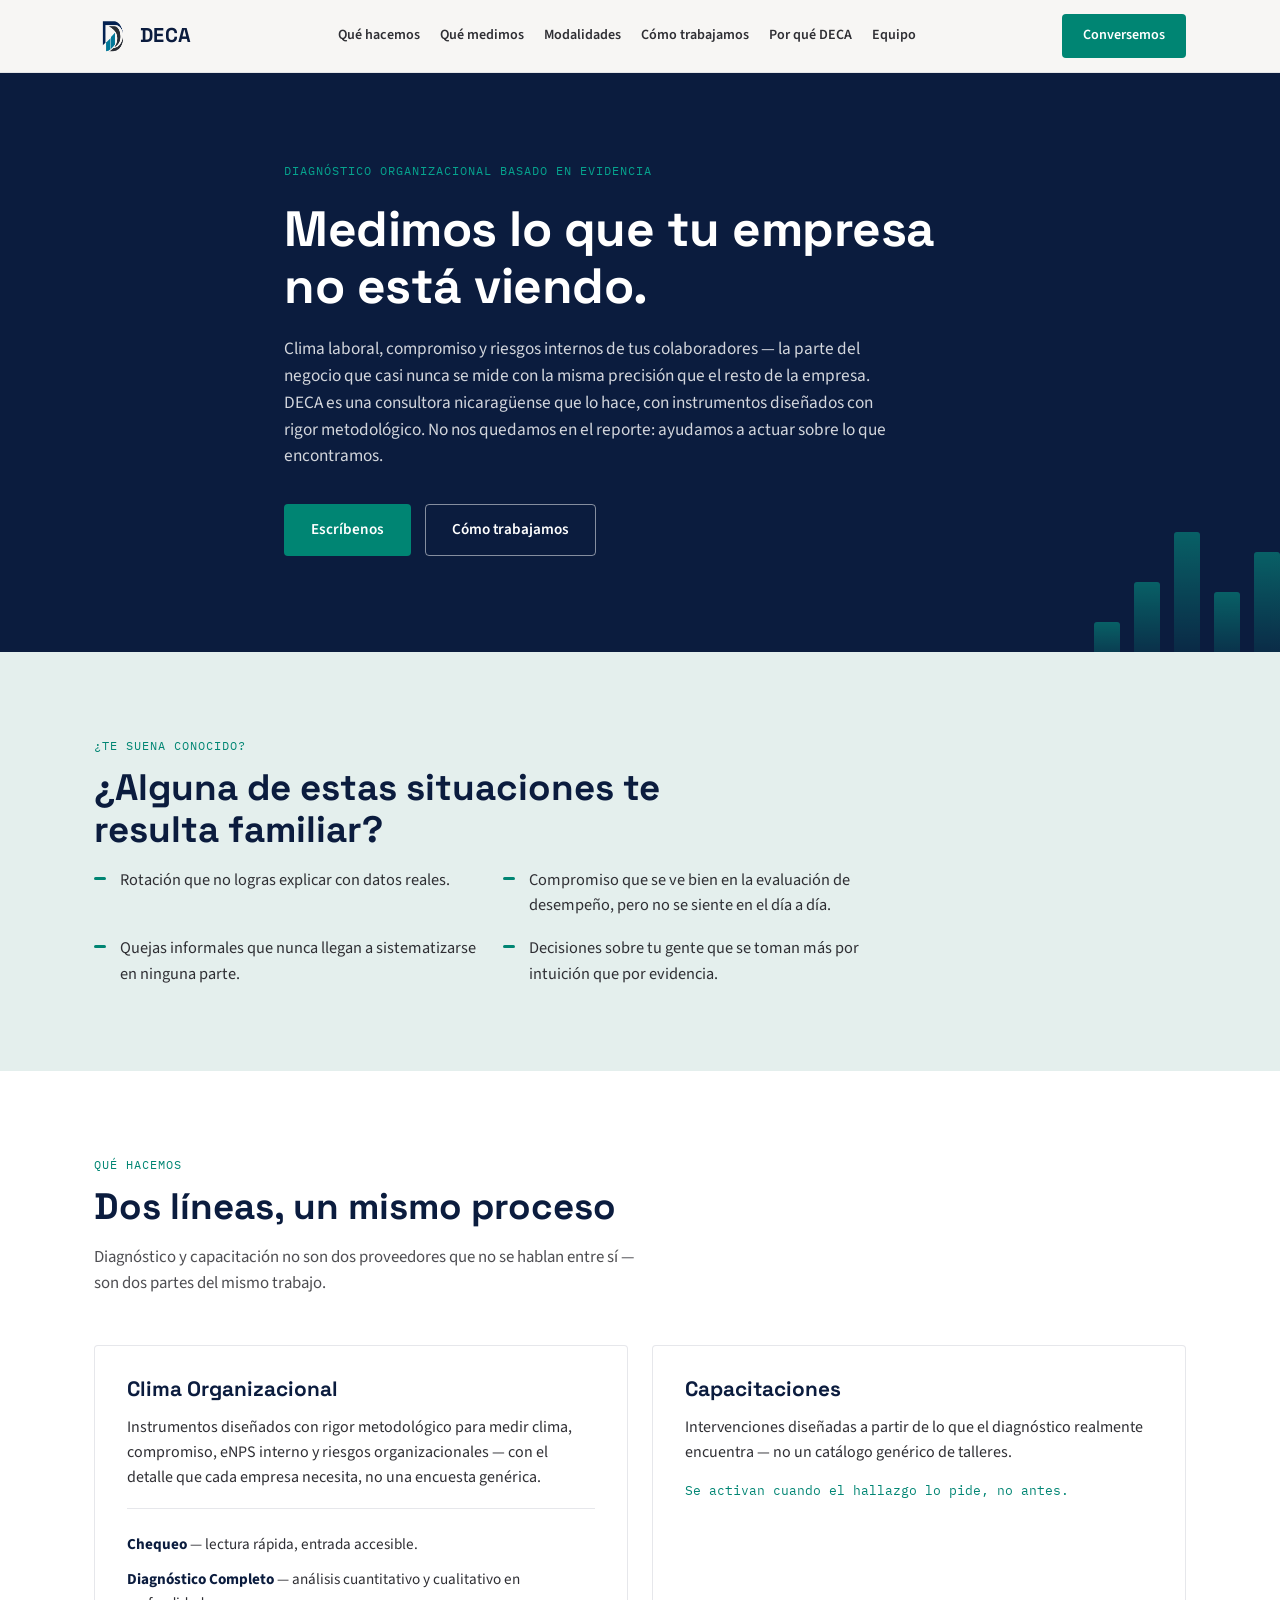
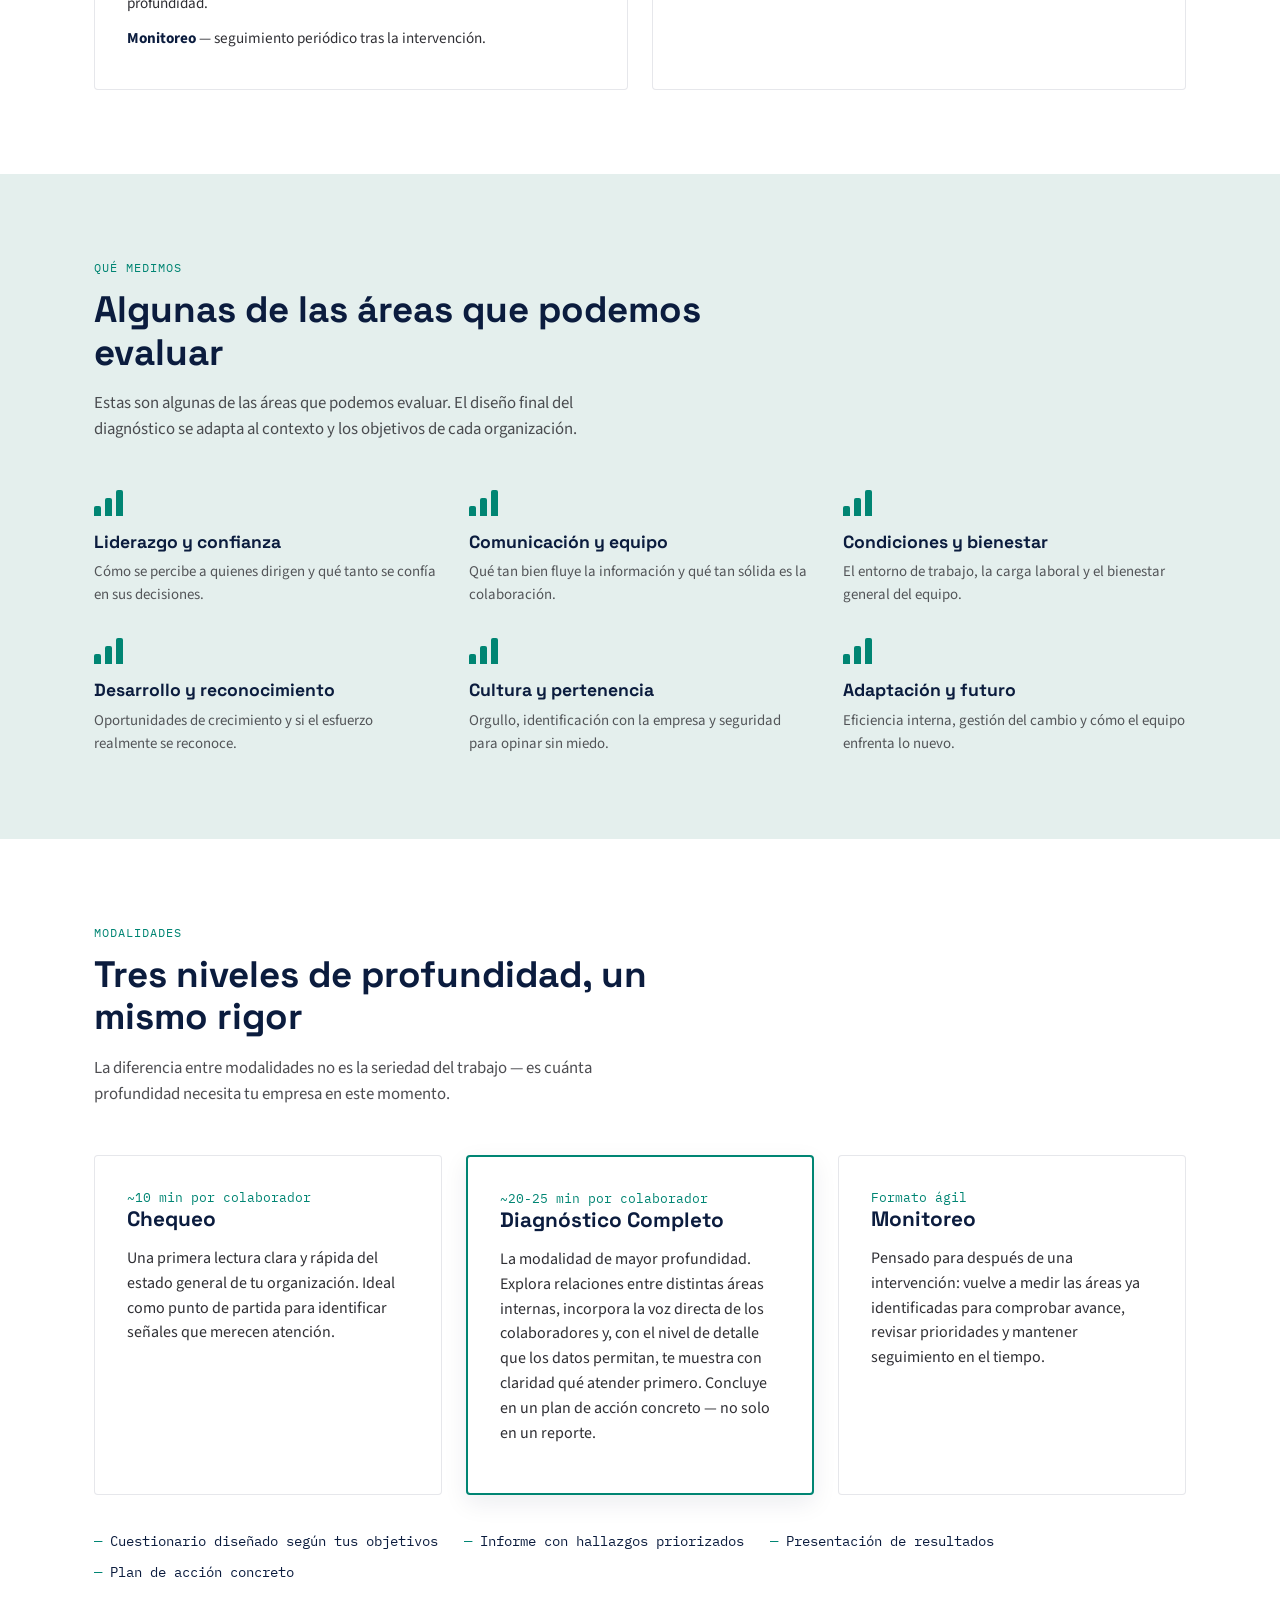
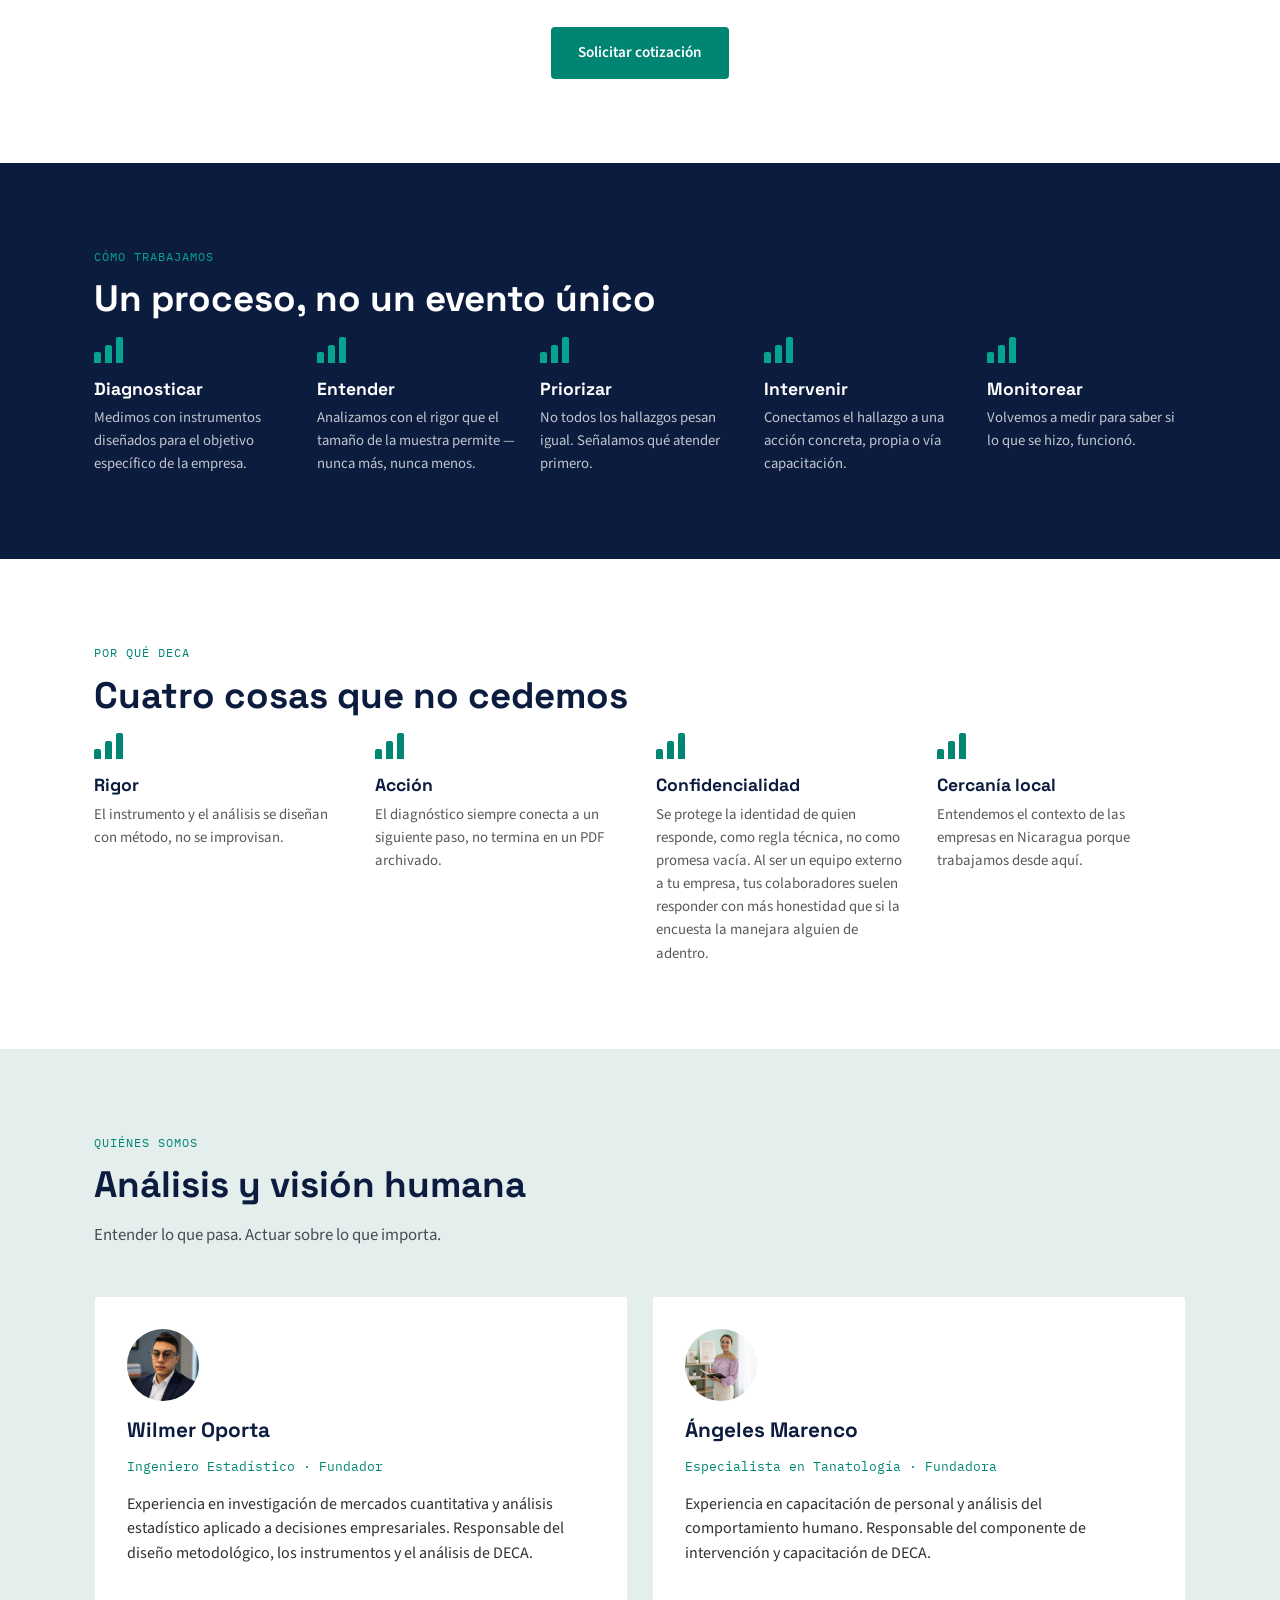
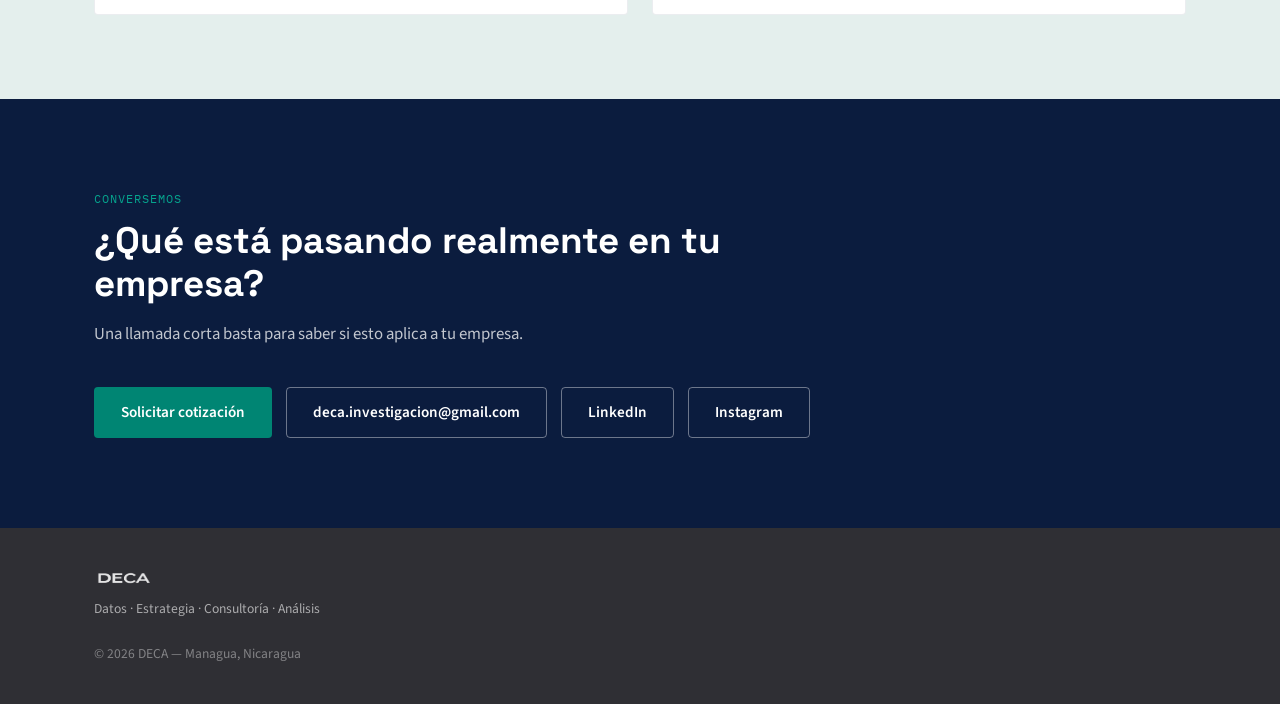
==== index.html @ 5d8b687e "Actualizar index.html" ====
<!DOCTYPE html>
<html lang="es">
<head>
<meta charset="UTF-8">
<meta name="viewport" content="width=device-width, initial-scale=1.0">
<title>DECA | Diagnóstico Organizacional y Clima Laboral</title>
<meta name="description" content="Consultora nicaragüense especializada en diagnóstico organizacional basado en evidencia. Evaluamos clima laboral, compromiso y riesgos internos para convertir hallazgos en decisiones y acciones.">
<link rel="icon" type="image/png" href="assets/logo-icon.png">
<link rel="preconnect" href="https://fonts.googleapis.com">
<link rel="preconnect" href="https://fonts.gstatic.com" crossorigin>
<link href="https://fonts.googleapis.com/css2?family=Space+Grotesk:wght@400;500;600;700&family=Source+Sans+3:wght@400;500;600;700&family=IBM+Plex+Mono:wght@500&display=swap" rel="stylesheet">
<link rel="stylesheet" href="style.css">
</head>

<!-- Google tag (gtag.js) -->
<script async src="https://www.googletagmanager.com/gtag/js?id=G-CRZ4WM6WJY"></script>
<script>
  window.dataLayer = window.dataLayer || [];
  function gtag(){dataLayer.push(arguments);}
  gtag('js', new Date());

  gtag('config', 'G-CRZ4WM6WJY');
</script>
  
<body>

<a class="skip-link" href="#contenido">Saltar al contenido</a>

<header class="site-header">
  <div class="wrap header-inner">
    <a href="#" class="brand" aria-label="DECA — inicio">
      <img src="assets/logo-icon.png" alt="" class="brand-mark" width="36" height="36">
      <span class="brand-word">DECA</span>
    </a>
    <nav class="site-nav" aria-label="Navegación principal">
      <a href="#servicios">Qué hacemos</a>
      <a href="#que-medimos">Qué medimos</a>
      <a href="#modalidades">Modalidades</a>
      <a href="#metodo">Cómo trabajamos</a>
      <a href="#por-que">Por qué DECA</a>
      <a href="#equipo">Equipo</a>
    </nav>
    <a href="#contacto" class="btn btn-accent nav-cta">Conversemos</a>
  </div>
</header>

<main id="contenido">

  <!-- HERO -->
  <section class="hero">
    <div class="wrap hero-inner">
      <p class="eyebrow">Diagnóstico organizacional basado en evidencia</p>
      <h1 class="hero-title">Medimos lo que tu empresa no está viendo.</h1>
      <p class="hero-sub">Clima laboral, compromiso y riesgos internos de tus colaboradores — la parte del negocio que casi nunca se mide con la misma precisión que el resto de la empresa. DECA es una consultora nicaragüense que lo hace, con instrumentos diseñados con rigor metodológico. No nos quedamos en el reporte: ayudamos a actuar sobre lo que encontramos.</p>
      <div class="hero-actions">
        <a href="#contacto" class="btn btn-accent">Escríbenos</a>
        <a href="#metodo" class="btn btn-ghost">Cómo trabajamos</a>
      </div>
    </div>
    <div class="hero-bars" aria-hidden="true">
      <span></span><span></span><span></span><span></span><span></span><span></span>
    </div>
  </section>

  <!-- RECONOCES ESTO -->
  <section class="section section-tint">
    <div class="wrap">
      <p class="section-eyebrow">¿Te suena conocido?</p>
      <h2 class="section-title">¿Alguna de estas situaciones te resulta familiar?</h2>
      <ul class="pain-list">
        <li>Rotación que no logras explicar con datos reales.</li>
        <li>Compromiso que se ve bien en la evaluación de desempeño, pero no se siente en el día a día.</li>
        <li>Quejas informales que nunca llegan a sistematizarse en ninguna parte.</li>
        <li>Decisiones sobre tu gente que se toman más por intuición que por evidencia.</li>
      </ul>
    </div>
  </section>

  <!-- QUÉ HACEMOS -->
  <section id="servicios" class="section">
    <div class="wrap">
      <p class="section-eyebrow">Qué hacemos</p>
      <h2 class="section-title">Dos líneas, un mismo proceso</h2>
      <p class="section-lead">Diagnóstico y capacitación no son dos proveedores que no se hablan entre sí — son dos partes del mismo trabajo.</p>

      <div class="cards-2">
        <article class="card">
          <h3>Clima Organizacional</h3>
          <p>Instrumentos diseñados con rigor metodológico para medir clima, compromiso, eNPS interno y riesgos organizacionales — con el detalle que cada empresa necesita, no una encuesta genérica.</p>
          <ul class="sublevels">
            <li><strong>Chequeo</strong> — lectura rápida, entrada accesible.</li>
            <li><strong>Diagnóstico Completo</strong> — análisis cuantitativo y cualitativo en profundidad.</li>
            <li><strong>Monitoreo</strong> — seguimiento periódico tras la intervención.</li>
          </ul>
        </article>
        <article class="card">
          <h3>Capacitaciones</h3>
          <p>Intervenciones diseñadas a partir de lo que el diagnóstico realmente encuentra — no un catálogo genérico de talleres. </p>
          <p class="card-note">Se activan cuando el hallazgo lo pide, no antes.</p>
        </article>
      </div>
    </div>
  </section>

  <!-- QUÉ MEDIMOS -->
  <section id="que-medimos" class="section section-tint">
    <div class="wrap">
      <p class="section-eyebrow">Qué medimos</p>
      <h2 class="section-title">Algunas de las áreas que podemos evaluar</h2>
      <p class="section-lead">Estas son algunas de las áreas que podemos evaluar. El diseño final del diagnóstico se adapta al contexto y los objetivos de cada organización.</p>

      <div class="cards-6">
        <div class="pillar">
          <span class="pillar-bars" aria-hidden="true"><i></i><i></i><i></i></span>
          <h3>Liderazgo y confianza</h3>
          <p>Cómo se percibe a quienes dirigen y qué tanto se confía en sus decisiones.</p>
        </div>
        <div class="pillar">
          <span class="pillar-bars" aria-hidden="true"><i></i><i></i><i></i></span>
          <h3>Comunicación y equipo</h3>
          <p>Qué tan bien fluye la información y qué tan sólida es la colaboración.</p>
        </div>
        <div class="pillar">
          <span class="pillar-bars" aria-hidden="true"><i></i><i></i><i></i></span>
          <h3>Condiciones y bienestar</h3>
          <p>El entorno de trabajo, la carga laboral y el bienestar general del equipo.</p>
        </div>
        <div class="pillar">
          <span class="pillar-bars" aria-hidden="true"><i></i><i></i><i></i></span>
          <h3>Desarrollo y reconocimiento</h3>
          <p>Oportunidades de crecimiento y si el esfuerzo realmente se reconoce.</p>
        </div>
        <div class="pillar">
          <span class="pillar-bars" aria-hidden="true"><i></i><i></i><i></i></span>
          <h3>Cultura y pertenencia</h3>
          <p>Orgullo, identificación con la empresa y seguridad para opinar sin miedo.</p>
        </div>
        <div class="pillar">
          <span class="pillar-bars" aria-hidden="true"><i></i><i></i><i></i></span>
          <h3>Adaptación y futuro</h3>
          <p>Eficiencia interna, gestión del cambio y cómo el equipo enfrenta lo nuevo.</p>
        </div>
      </div>
    </div>
  </section>

  <!-- MODALIDADES -->
  <section id="modalidades" class="section">
    <div class="wrap">
      <p class="section-eyebrow">Modalidades</p>
      <h2 class="section-title">Tres niveles de profundidad, un mismo rigor</h2>
      <p class="section-lead">La diferencia entre modalidades no es la seriedad del trabajo — es cuánta profundidad necesita tu empresa en este momento.</p>

      <div class="cards-3">
        <article class="card">
          <p class="card-note">~10 min por colaborador</p>
          <h3>Chequeo</h3>
          <p>Una primera lectura clara y rápida del estado general de tu organización. Ideal como punto de partida para identificar señales que merecen atención.</p>
        </article>
        <article class="card card-featured">
          <p class="card-note">~20-25 min por colaborador</p>
          <h3>Diagnóstico Completo</h3>
          <p>La modalidad de mayor profundidad. Explora relaciones entre distintas áreas internas, incorpora la voz directa de los colaboradores y, con el nivel de detalle que los datos permitan, te muestra con claridad qué atender primero. Concluye en un plan de acción concreto — no solo en un reporte.</p>
        </article>
        <article class="card">
          <p class="card-note">Formato ágil</p>
          <h3>Monitoreo</h3>
          <p>Pensado para después de una intervención: vuelve a medir las áreas ya identificadas para comprobar avance, revisar prioridades y mantener seguimiento en el tiempo.</p>
        </article>
      </div>

      <ul class="deliverables">
        <li>Cuestionario diseñado según tus objetivos</li>
        <li>Informe con hallazgos priorizados</li>
        <li>Presentación de resultados</li>
        <li>Plan de acción concreto</li>
      </ul>

      <div class="cta-block">
        <a href="https://forms.gle/7xYut3yX5YcfVLieA" class="btn btn-accent" target="_blank" rel="noopener noreferrer">Solicitar cotización</a>
      </div>
    </div>
  </section>

  <!-- CÓMO TRABAJAMOS -->
  <section id="metodo" class="section section-dark">
    <div class="wrap">
      <p class="section-eyebrow">Cómo trabajamos</p>
      <h2 class="section-title">Un proceso, no un evento único</h2>

      <ol class="flow">
        <li class="flow-step">
          <span class="flow-bars" aria-hidden="true"><i></i><i></i><i></i></span>
          <h3>Diagnosticar</h3>
          <p>Medimos con instrumentos diseñados para el objetivo específico de la empresa.</p>
        </li>
        <li class="flow-step">
          <span class="flow-bars" aria-hidden="true"><i></i><i></i><i></i></span>
          <h3>Entender</h3>
          <p>Analizamos con el rigor que el tamaño de la muestra permite — nunca más, nunca menos.</p>
        </li>
        <li class="flow-step">
          <span class="flow-bars" aria-hidden="true"><i></i><i></i><i></i></span>
          <h3>Priorizar</h3>
          <p>No todos los hallazgos pesan igual. Señalamos qué atender primero.</p>
        </li>
        <li class="flow-step">
          <span class="flow-bars" aria-hidden="true"><i></i><i></i><i></i></span>
          <h3>Intervenir</h3>
          <p>Conectamos el hallazgo a una acción concreta, propia o vía capacitación.</p>
        </li>
        <li class="flow-step">
          <span class="flow-bars" aria-hidden="true"><i></i><i></i><i></i></span>
          <h3>Monitorear</h3>
          <p>Volvemos a medir para saber si lo que se hizo, funcionó.</p>
        </li>
      </ol>
    </div>
  </section>

  <!-- POR QUÉ DECA -->
  <section id="por-que" class="section">
    <div class="wrap">
      <p class="section-eyebrow">Por qué DECA</p>
      <h2 class="section-title">Cuatro cosas que no cedemos</h2>

      <div class="cards-4">
        <div class="pillar">
          <span class="pillar-bars" aria-hidden="true"><i></i><i></i><i></i></span>
          <h3>Rigor</h3>
          <p>El instrumento y el análisis se diseñan con método, no se improvisan.</p>
        </div>
        <div class="pillar">
          <span class="pillar-bars" aria-hidden="true"><i></i><i></i><i></i></span>
          <h3>Acción</h3>
          <p>El diagnóstico siempre conecta a un siguiente paso, no termina en un PDF archivado.</p>
        </div>
        <div class="pillar">
          <span class="pillar-bars" aria-hidden="true"><i></i><i></i><i></i></span>
          <h3>Confidencialidad</h3>
          <p>Se protege la identidad de quien responde, como regla técnica, no como promesa vacía. Al ser un equipo externo a tu empresa, tus colaboradores suelen responder con más honestidad que si la encuesta la manejara alguien de adentro.</p>
        </div>
        <div class="pillar">
          <span class="pillar-bars" aria-hidden="true"><i></i><i></i><i></i></span>
          <h3>Cercanía local</h3>
          <p>Entendemos el contexto de las empresas en Nicaragua porque trabajamos desde aquí.</p>
        </div>
      </div>
    </div>
  </section>

  <!-- EQUIPO -->
  <section id="equipo" class="section section-tint">
    <div class="wrap">
      <p class="section-eyebrow">Quiénes somos</p>
      <h2 class="section-title">Análisis y visión humana</h2>
      <p class="section-lead">Entender lo que pasa. Actuar sobre lo que importa.</p>

      <div class="cards-2">
        <article class="card person">
          <img src="assets/wilmer-oporta-deca.jpg" alt="Wilmer Oporta, fundador de DECA" class="person-photo" width="72" height="72">
          <h3>Wilmer Oporta</h3>
          <p class="person-role">Ingeniero Estadístico · Fundador</p>
          <p>Experiencia en investigación de mercados cuantitativa y análisis estadístico aplicado a decisiones empresariales. Responsable del diseño metodológico, los instrumentos y el análisis de DECA.</p>
        </article>
        <article class="card person">
          <img src="assets/angeles-marenco-deca.jpg" alt="Ángeles Marenco, fundadora de DECA" class="person-photo" width="72" height="72">
          <h3>Ángeles Marenco</h3>
          <p class="person-role">Especialista en Tanatología · Fundadora</p>
          <p>Experiencia en capacitación de personal y análisis del comportamiento humano. Responsable del componente de intervención y capacitación de DECA.</p>
        </article>
      </div>
    </div>
  </section>

  <!-- CONTACTO -->
  <section id="contacto" class="section-dark contact">
    <div class="wrap contact-inner">
      <p class="section-eyebrow">Conversemos</p>
      <h2 class="section-title">¿Qué está pasando realmente en tu empresa?</h2>
      <p class="section-lead">Una llamada corta basta para saber si esto aplica a tu empresa.</p>
      <div class="contact-links">
        <a href="https://forms.gle/7xYut3yX5YcfVLieA" class="btn btn-accent" target="_blank" rel="noopener noreferrer">Solicitar cotización</a>
        <a href="mailto:deca.investigacion@gmail.com" class="btn btn-ghost-light">deca.investigacion@gmail.com</a>
        <a href="https://www.linkedin.com/company/deca-nicaragua/" class="btn btn-ghost-light" target="_blank" rel="noopener">LinkedIn</a>
        <a href="https://www.instagram.com/deca.investigacion/" class="btn btn-ghost-light" target="_blank" rel="noopener">Instagram</a>
      </div>
    </div>
  </section>

</main>

<footer class="site-footer">
  <div class="wrap footer-inner">
    <img src="assets/logo-wordmark.png" alt="DECA" class="footer-logo" height="20">
    <p>Datos · Estrategia · Consultoría · Análisis</p>
    <p class="footer-copy">© <span id="year"></span> DECA — Managua, Nicaragua</p>
  </div>
</footer>

<script>document.getElementById('year').textContent = new Date().getFullYear();</script>
</body>
</html>
---- style.css ----
/* =========================================================
   DECA — Design tokens
   ========================================================= */
:root {
  --navy: #0B1C3E;
  --navy-soft: #16294f;
  --charcoal: #2F2F34;
  --teal: #008573;
  --teal-soft: #06a48e;
  --paper: #F7F6F3;
  --tint: #E4EFED;
  --white: #FFFFFF;

  --font-display: 'Space Grotesk', system-ui, sans-serif;
  --font-body: 'Source Sans 3', system-ui, sans-serif;
  --font-mono: 'IBM Plex Mono', ui-monospace, monospace;

  --max: 1140px;
  --radius: 4px;
}

* { box-sizing: border-box; }
html { scroll-behavior: smooth; }
@media (prefers-reduced-motion: reduce) {
  html { scroll-behavior: auto; }
  * { animation-duration: 0.001ms !important; transition-duration: 0.001ms !important; }
}

body {
  margin: 0;
  font-family: var(--font-body);
  color: var(--charcoal);
  background: var(--white);
  line-height: 1.55;
  -webkit-font-smoothing: antialiased;
}

h1, h2, h3 {
  font-family: var(--font-display);
  color: var(--navy);
  line-height: 1.15;
  margin: 0;
}

p { margin: 0 0 1em; }
ul, ol { margin: 0; padding: 0; }

a { color: inherit; text-decoration: none; }

:focus-visible {
  outline: 3px solid var(--teal);
  outline-offset: 3px;
}

.wrap {
  max-width: var(--max);
  margin: 0 auto;
  padding: 0 24px;
}

.skip-link {
  position: absolute;
  left: -9999px;
  top: 0;
  background: var(--teal);
  color: var(--white);
  padding: 12px 20px;
  z-index: 100;
}
.skip-link:focus { left: 16px; top: 16px; }

/* =========================================================
   Buttons
   ========================================================= */
.btn {
  display: inline-block;
  font-family: var(--font-body);
  font-weight: 600;
  font-size: 0.95rem;
  padding: 13px 26px;
  border-radius: var(--radius);
  border: 1.5px solid transparent;
  transition: transform 0.15s ease, background 0.15s ease, border-color 0.15s ease;
}
.btn:hover { transform: translateY(-1px); }

.btn-accent {
  background: var(--teal);
  color: var(--white);
}
.btn-accent:hover { background: var(--teal-soft); }

.btn-ghost {
  background: transparent;
  color: var(--navy);
  border-color: var(--navy);
}
.btn-ghost:hover { background: var(--navy); color: var(--white); }

.btn-ghost-light {
  background: transparent;
  color: var(--white);
  border-color: rgba(255,255,255,0.4);
}
.btn-ghost-light:hover { border-color: var(--white); }

/* =========================================================
   Header
   ========================================================= */
.site-header {
  position: sticky;
  top: 0;
  z-index: 50;
  background: rgba(247,246,243,0.92);
  backdrop-filter: blur(8px);
  border-bottom: 1px solid rgba(11,28,62,0.08);
}
.header-inner {
  display: flex;
  align-items: center;
  justify-content: space-between;
  padding-top: 14px;
  padding-bottom: 14px;
  gap: 20px;
}
.brand {
  display: flex;
  align-items: center;
  gap: 10px;
  flex-shrink: 0;
}
.brand-mark { display: block; }
.brand-word {
  font-family: var(--font-display);
  font-weight: 700;
  font-size: 1.25rem;
  color: var(--navy);
  letter-spacing: 0.02em;
}
.site-nav {
  display: none;
  gap: 20px;
  font-size: 0.88rem;
  font-weight: 600;
  color: var(--charcoal);
  white-space: nowrap;
}
.site-nav a:hover { color: var(--teal); }

@media (min-width: 1060px) {
  .site-nav { display: flex; }
}
.nav-cta { flex-shrink: 0; padding: 10px 20px; font-size: 0.88rem; }

/* =========================================================
   Hero
   ========================================================= */
.hero {
  position: relative;
  background: var(--navy);
  color: var(--white);
  overflow: hidden;
  padding: 88px 0 96px;
}
.hero-inner { position: relative; z-index: 2; max-width: 760px; }

.eyebrow {
  font-family: var(--font-mono);
  font-size: 0.78rem;
  letter-spacing: 0.08em;
  text-transform: uppercase;
  color: var(--teal-soft);
  margin: 0 0 20px;
}

.hero-title {
  font-size: clamp(2rem, 5vw, 3.1rem);
  color: var(--white);
  margin-bottom: 22px;
  letter-spacing: -0.01em;
}

.hero-sub {
  font-size: 1.08rem;
  color: rgba(255,255,255,0.82);
  max-width: 620px;
  margin-bottom: 34px;
}

.hero-actions { display: flex; flex-wrap: wrap; gap: 14px; }
.hero .btn-ghost { color: var(--white); border-color: rgba(255,255,255,0.5); }
.hero .btn-ghost:hover { background: var(--white); color: var(--navy); }

.hero-bars {
  position: absolute;
  right: -40px;
  bottom: -30px;
  display: flex;
  align-items: flex-end;
  gap: 14px;
  z-index: 1;
  opacity: 0.5;
}
.hero-bars span {
  display: block;
  width: 26px;
  background: linear-gradient(180deg, var(--teal-soft), transparent);
  border-radius: 3px 3px 0 0;
}
.hero-bars span:nth-child(1) { height: 60px; }
.hero-bars span:nth-child(2) { height: 100px; }
.hero-bars span:nth-child(3) { height: 150px; }
.hero-bars span:nth-child(4) { height: 90px; }
.hero-bars span:nth-child(5) { height: 130px; }
.hero-bars span:nth-child(6) { height: 70px; }

@media (max-width: 640px) {
  .hero-bars { display: none; }
}

/* =========================================================
   Sections — shared
   ========================================================= */
.section { padding: 84px 0; }
.section-dark { background: var(--navy); color: rgba(255,255,255,0.88); }
.section-dark h2, .section-dark h3 { color: var(--white); }
.section-tint { background: var(--tint); }

.section-eyebrow {
  font-family: var(--font-mono);
  font-size: 0.78rem;
  letter-spacing: 0.08em;
  text-transform: uppercase;
  color: var(--teal);
  margin-bottom: 12px;
}
.section-dark .section-eyebrow { color: var(--teal-soft); }

.section-title {
  font-size: clamp(1.6rem, 3.2vw, 2.3rem);
  margin-bottom: 16px;
  max-width: 640px;
}

.section-lead {
  font-size: 1.05rem;
  max-width: 560px;
  color: var(--charcoal);
  opacity: 0.85;
  margin-bottom: 48px;
}
.section-dark .section-lead { color: rgba(255,255,255,0.75); opacity: 1; }

/* =========================================================
   Cards
   ========================================================= */
.cards-2 {
  display: grid;
  grid-template-columns: 1fr;
  gap: 24px;
}
@media (min-width: 760px) {
  .cards-2 { grid-template-columns: 1fr 1fr; }
}

.card {
  background: var(--white);
  border: 1px solid rgba(11,28,62,0.1);
  border-radius: var(--radius);
  padding: 32px;
}
.section-tint .card { border-color: rgba(11,28,62,0.08); }

.card h3 {
  font-size: 1.3rem;
  margin-bottom: 14px;
}

.sublevels {
  list-style: none;
  margin-top: 18px;
  padding-top: 18px;
  border-top: 1px solid rgba(11,28,62,0.1);
}
.sublevels li {
  font-size: 0.95rem;
  padding: 6px 0;
  color: var(--charcoal);
}
.sublevels strong { color: var(--navy); }

.card-note {
  font-family: var(--font-mono);
  font-size: 0.82rem;
  color: var(--teal);
  margin-bottom: 0;
}

.person-role {
  font-family: var(--font-mono);
  font-size: 0.82rem;
  color: var(--teal);
  margin-bottom: 14px;
}

/* =========================================================
   Método — flow
   ========================================================= */
.flow {
  list-style: none;
  display: grid;
  grid-template-columns: 1fr;
  gap: 36px;
  counter-reset: step;
}
@media (min-width: 760px) {
  .flow { grid-template-columns: repeat(5, 1fr); gap: 24px; }
}

.flow-step h3 { font-size: 1.1rem; margin-bottom: 8px; }
.flow-step p { font-size: 0.92rem; color: rgba(255,255,255,0.75); margin-bottom: 0; }

.flow-bars, .pillar-bars {
  display: flex;
  align-items: flex-end;
  gap: 4px;
  height: 26px;
  margin-bottom: 16px;
}
.flow-bars i, .pillar-bars i {
  display: block;
  width: 7px;
  background: var(--teal-soft);
  border-radius: 2px 2px 0 0;
}
.flow-bars i:nth-child(1), .pillar-bars i:nth-child(1) { height: 40%; }
.flow-bars i:nth-child(2), .pillar-bars i:nth-child(2) { height: 70%; }
.flow-bars i:nth-child(3), .pillar-bars i:nth-child(3) { height: 100%; }
.pillar-bars i { background: var(--teal); }

/* =========================================================
   Por qué — pillars
   ========================================================= */
.cards-4 {
  display: grid;
  grid-template-columns: 1fr;
  gap: 32px;
}
@media (min-width: 640px) {
  .cards-4 { grid-template-columns: 1fr 1fr; }
}
@media (min-width: 1000px) {
  .cards-4 { grid-template-columns: repeat(4, 1fr); }
}
.pillar h3 { font-size: 1.1rem; margin-bottom: 8px; }
.pillar p { font-size: 0.93rem; opacity: 0.8; margin-bottom: 0; }

/* =========================================================
   Contacto
   ========================================================= */
.contact { padding: 90px 0; }
.contact-inner { text-align: left; }
.contact .section-lead { margin-bottom: 40px; }
.contact-links {
  display: flex;
  flex-wrap: wrap;
  gap: 14px;
}

/* =========================================================
   Qué medimos — grid de 6
   ========================================================= */
.cards-6 {
  display: grid;
  grid-template-columns: 1fr;
  gap: 32px;
}
@media (min-width: 640px) {
  .cards-6 { grid-template-columns: 1fr 1fr; }
}
@media (min-width: 1000px) {
  .cards-6 { grid-template-columns: repeat(3, 1fr); }
}

/* =========================================================
   Modalidades — grid de 3
   ========================================================= */
.cards-3 {
  display: grid;
  grid-template-columns: 1fr;
  gap: 24px;
}
@media (min-width: 760px) {
  .cards-3 { grid-template-columns: repeat(3, 1fr); align-items: stretch; }
}
.card-featured {
  border-color: var(--teal);
  border-width: 2px;
  box-shadow: 0 8px 24px rgba(11,28,62,0.08);
}
.cta-block {
  margin-top: 44px;
  text-align: center;
}

/* =========================================================
   Foto de equipo
   ========================================================= */
.person-photo {
  width: 72px;
  height: 72px;
  border-radius: 50%;
  object-fit: cover;
  margin-bottom: 18px;
  display: block;
}

/* =========================================================
   Bloque de dolor (PAS)
   ========================================================= */
.pain-list {
  list-style: none;
  display: grid;
  grid-template-columns: 1fr;
  gap: 18px;
  max-width: 800px;
}
@media (min-width: 700px) {
  .pain-list { grid-template-columns: 1fr 1fr; }
}
.pain-list li {
  position: relative;
  padding-left: 26px;
  font-size: 1.02rem;
}
.pain-list li::before {
  content: "";
  position: absolute;
  left: 0;
  top: 0.55em;
  width: 12px;
  height: 3px;
  background: var(--teal);
  border-radius: 2px;
}

/* =========================================================
   Entregables (Modalidades)
   ========================================================= */
.deliverables {
  list-style: none;
  display: flex;
  flex-wrap: wrap;
  gap: 10px 26px;
  margin: 36px 0 0;
  font-family: var(--font-mono);
  font-size: 0.85rem;
  color: var(--navy);
}
.deliverables li::before { content: "— "; color: var(--teal); }

/* =========================================================
   Footer
   ========================================================= */
.site-footer {
  background: var(--charcoal);
  color: rgba(255,255,255,0.6);
  padding: 40px 0;
}
.footer-inner {
  display: flex;
  flex-direction: column;
  align-items: flex-start;
  gap: 10px;
  font-size: 0.85rem;
}
.footer-logo { display: block; opacity: 0.9; }
.footer-copy { color: rgba(255,255,255,0.4); margin: 0; }
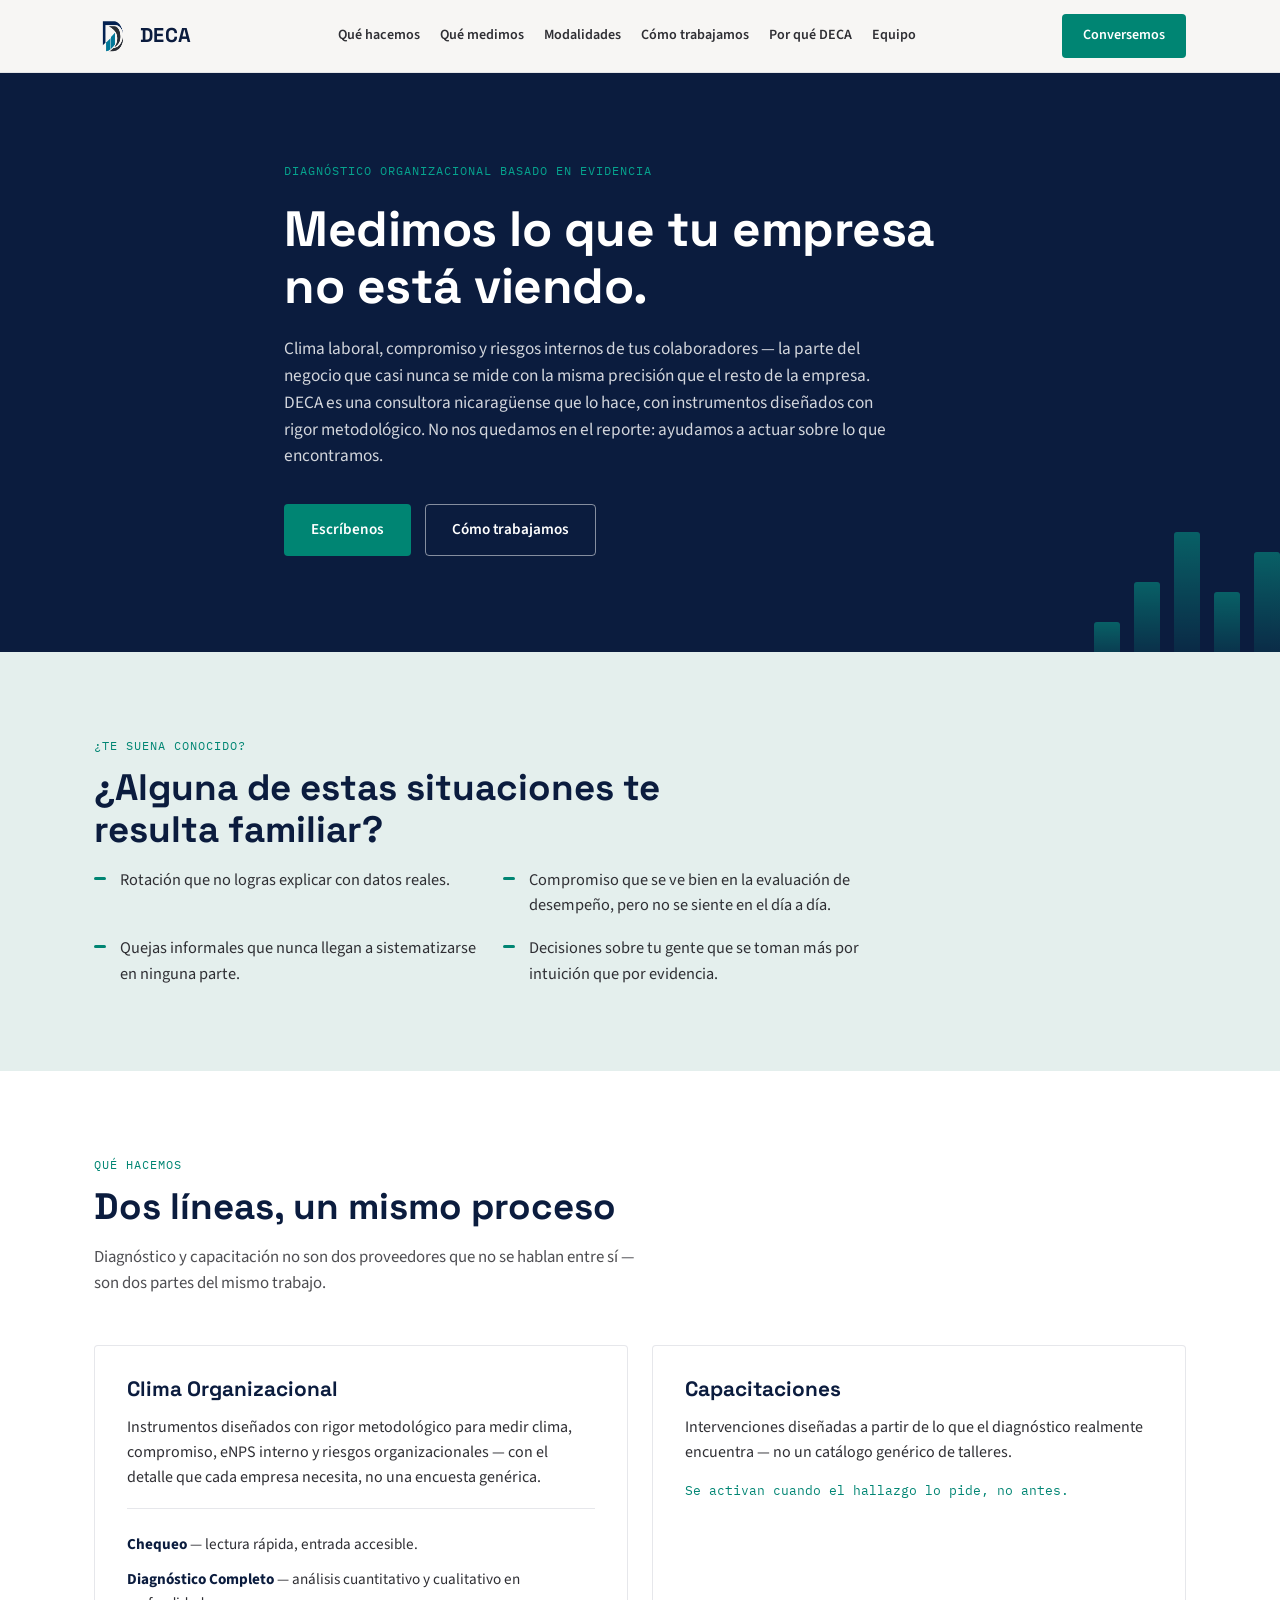
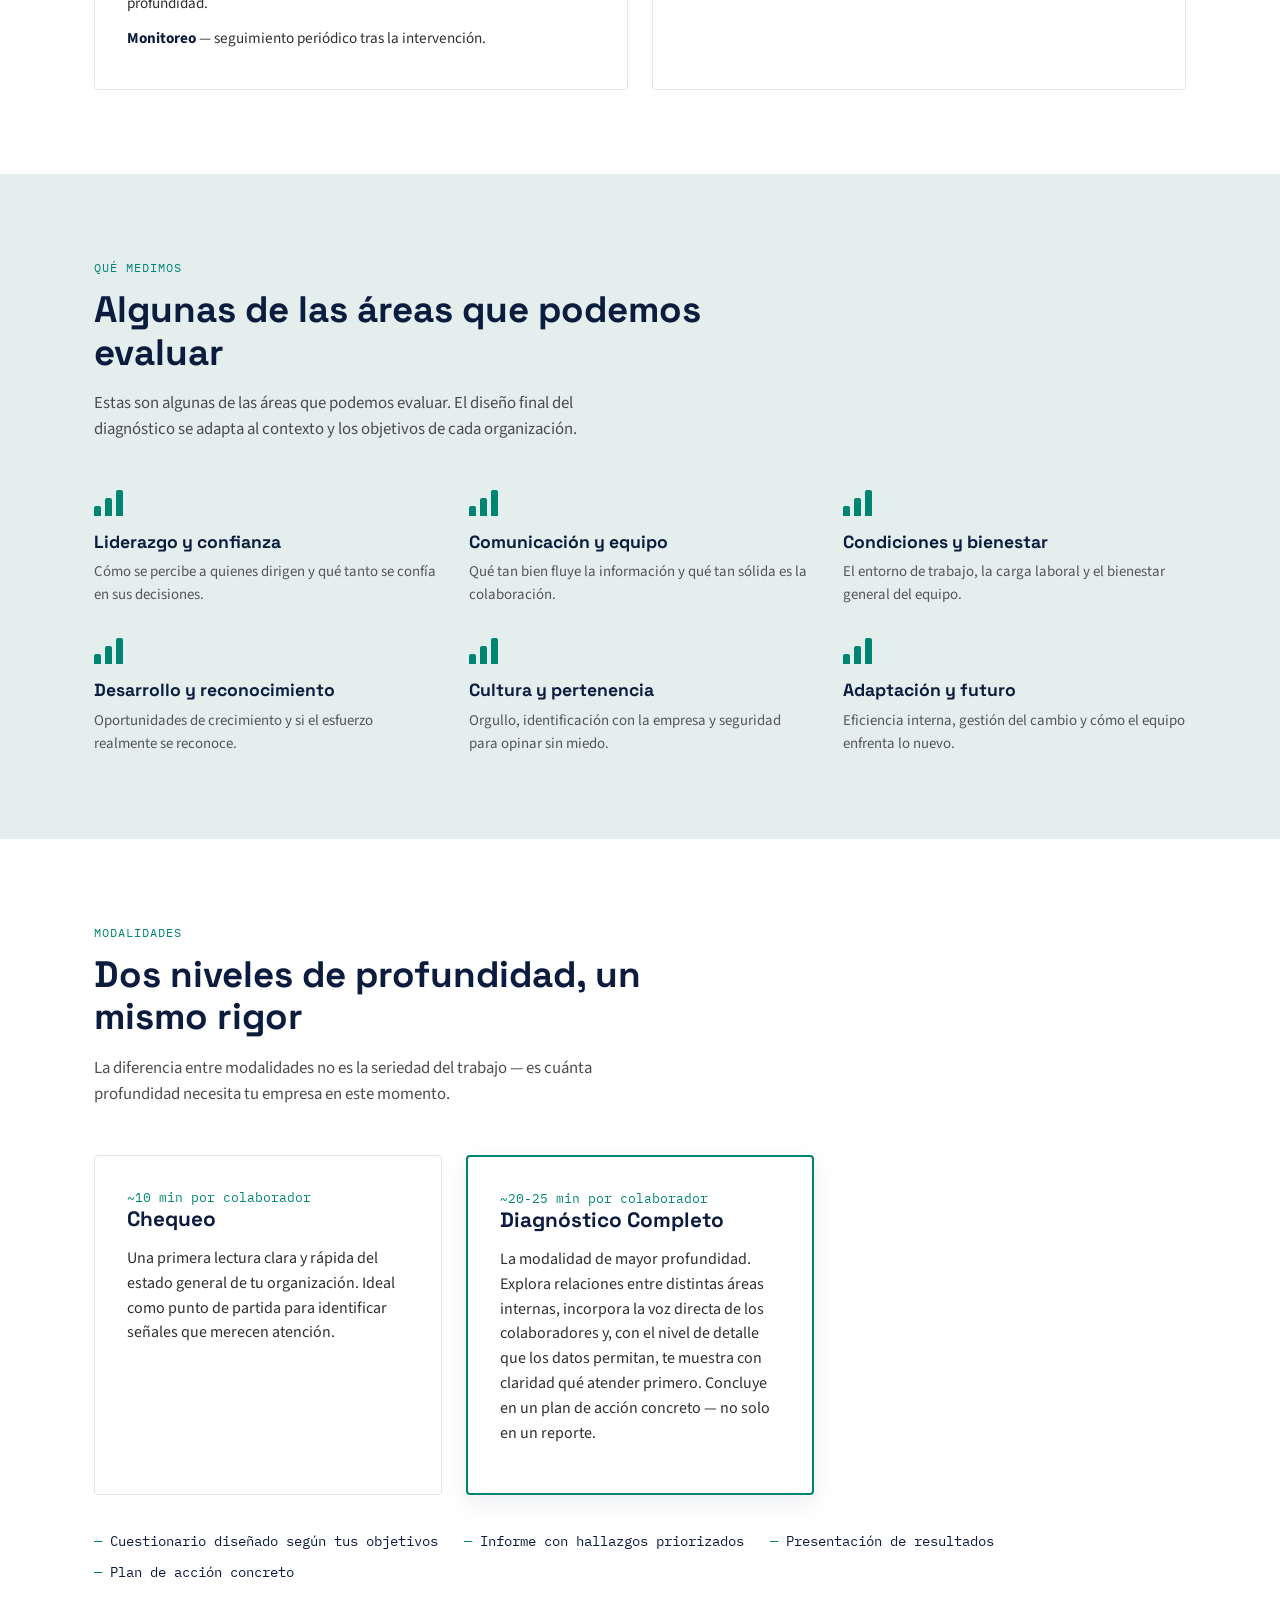
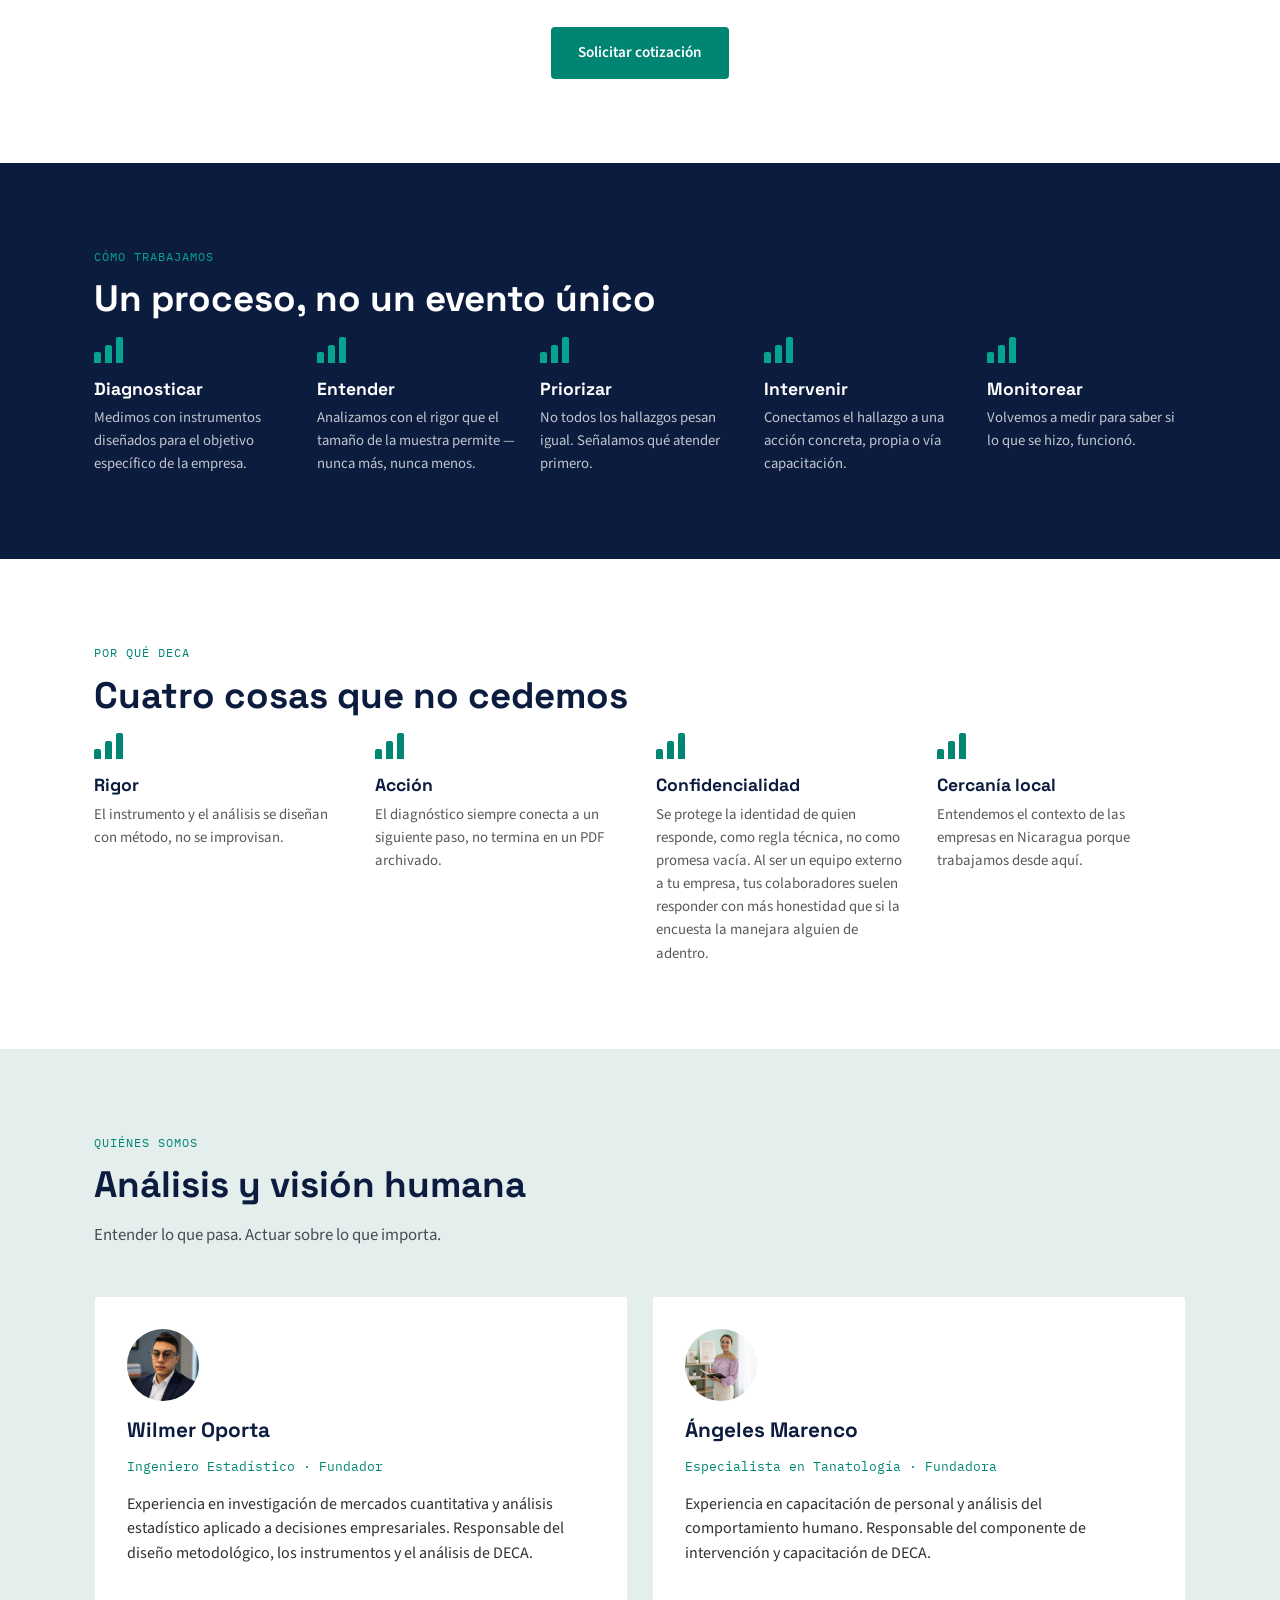
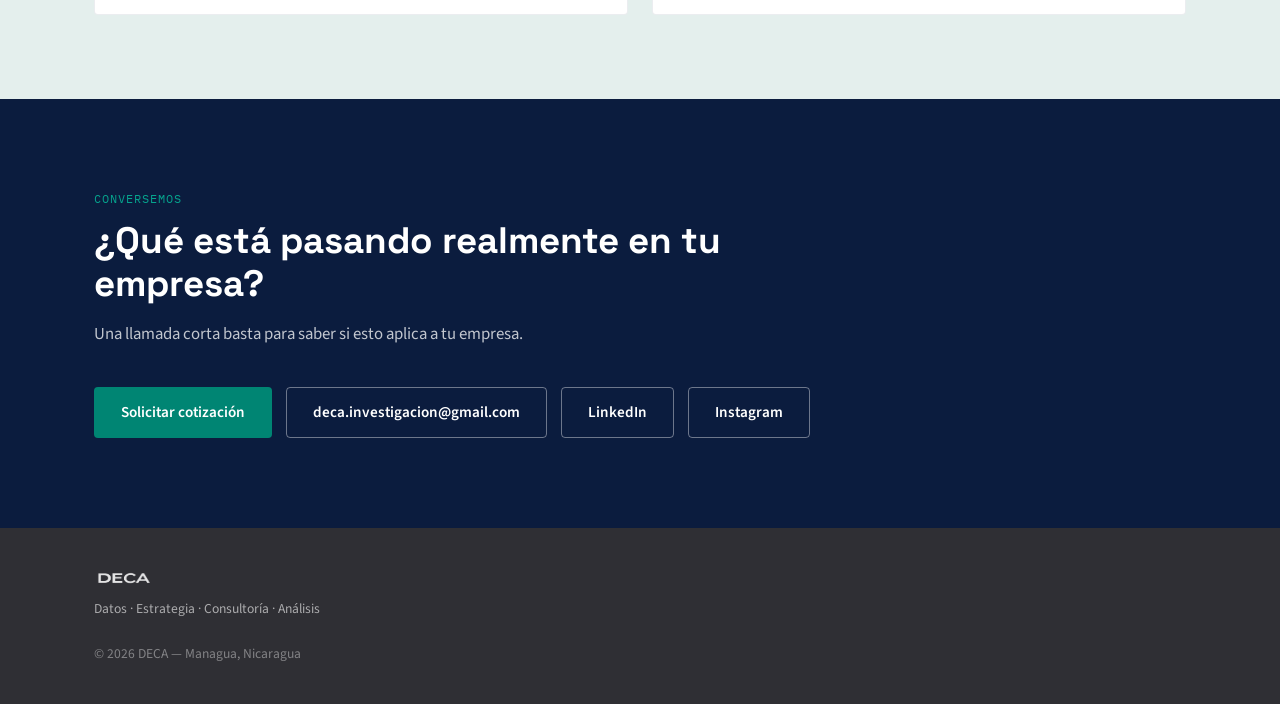
==== commit 7f1c248b: "Change section title and remove Monitoreo card Updated the section title and removed the Monitoreo c" ====
--- a/index.html
+++ b/index.html
@@ -148,7 +148,7 @@
   <section id="modalidades" class="section">
     <div class="wrap">
       <p class="section-eyebrow">Modalidades</p>
-      <h2 class="section-title">Tres niveles de profundidad, un mismo rigor</h2>
+      <h2 class="section-title">Dos niveles de profundidad, un mismo rigor</h2>
       <p class="section-lead">La diferencia entre modalidades no es la seriedad del trabajo — es cuánta profundidad necesita tu empresa en este momento.</p>
 
       <div class="cards-3">
@@ -161,11 +161,6 @@
           <p class="card-note">~20-25 min por colaborador</p>
           <h3>Diagnóstico Completo</h3>
           <p>La modalidad de mayor profundidad. Explora relaciones entre distintas áreas internas, incorpora la voz directa de los colaboradores y, con el nivel de detalle que los datos permitan, te muestra con claridad qué atender primero. Concluye en un plan de acción concreto — no solo en un reporte.</p>
-        </article>
-        <article class="card">
-          <p class="card-note">Formato ágil</p>
-          <h3>Monitoreo</h3>
-          <p>Pensado para después de una intervención: vuelve a medir las áreas ya identificadas para comprobar avance, revisar prioridades y mantener seguimiento en el tiempo.</p>
         </article>
       </div>
 
@@ -177,7 +172,7 @@
       </ul>
 
       <div class="cta-block">
-        <a href="https://forms.gle/7xYut3yX5YcfVLieA" class="btn btn-accent" target="_blank" rel="noopener noreferrer">Solicitar cotización</a>
+        <a href="https://tally.so/r/aQLp1y" class="btn btn-accent" target="_blank" rel="noopener noreferrer">Solicitar cotización</a>
       </div>
     </div>
   </section>
@@ -280,7 +275,7 @@
       <h2 class="section-title">¿Qué está pasando realmente en tu empresa?</h2>
       <p class="section-lead">Una llamada corta basta para saber si esto aplica a tu empresa.</p>
       <div class="contact-links">
-        <a href="https://forms.gle/7xYut3yX5YcfVLieA" class="btn btn-accent" target="_blank" rel="noopener noreferrer">Solicitar cotización</a>
+        <a href="https://tally.so/r/aQLp1y" class="btn btn-accent" target="_blank" rel="noopener noreferrer">Solicitar cotización</a>
         <a href="mailto:deca.investigacion@gmail.com" class="btn btn-ghost-light">deca.investigacion@gmail.com</a>
         <a href="https://www.linkedin.com/company/deca-nicaragua/" class="btn btn-ghost-light" target="_blank" rel="noopener">LinkedIn</a>
         <a href="https://www.instagram.com/deca.investigacion/" class="btn btn-ghost-light" target="_blank" rel="noopener">Instagram</a>
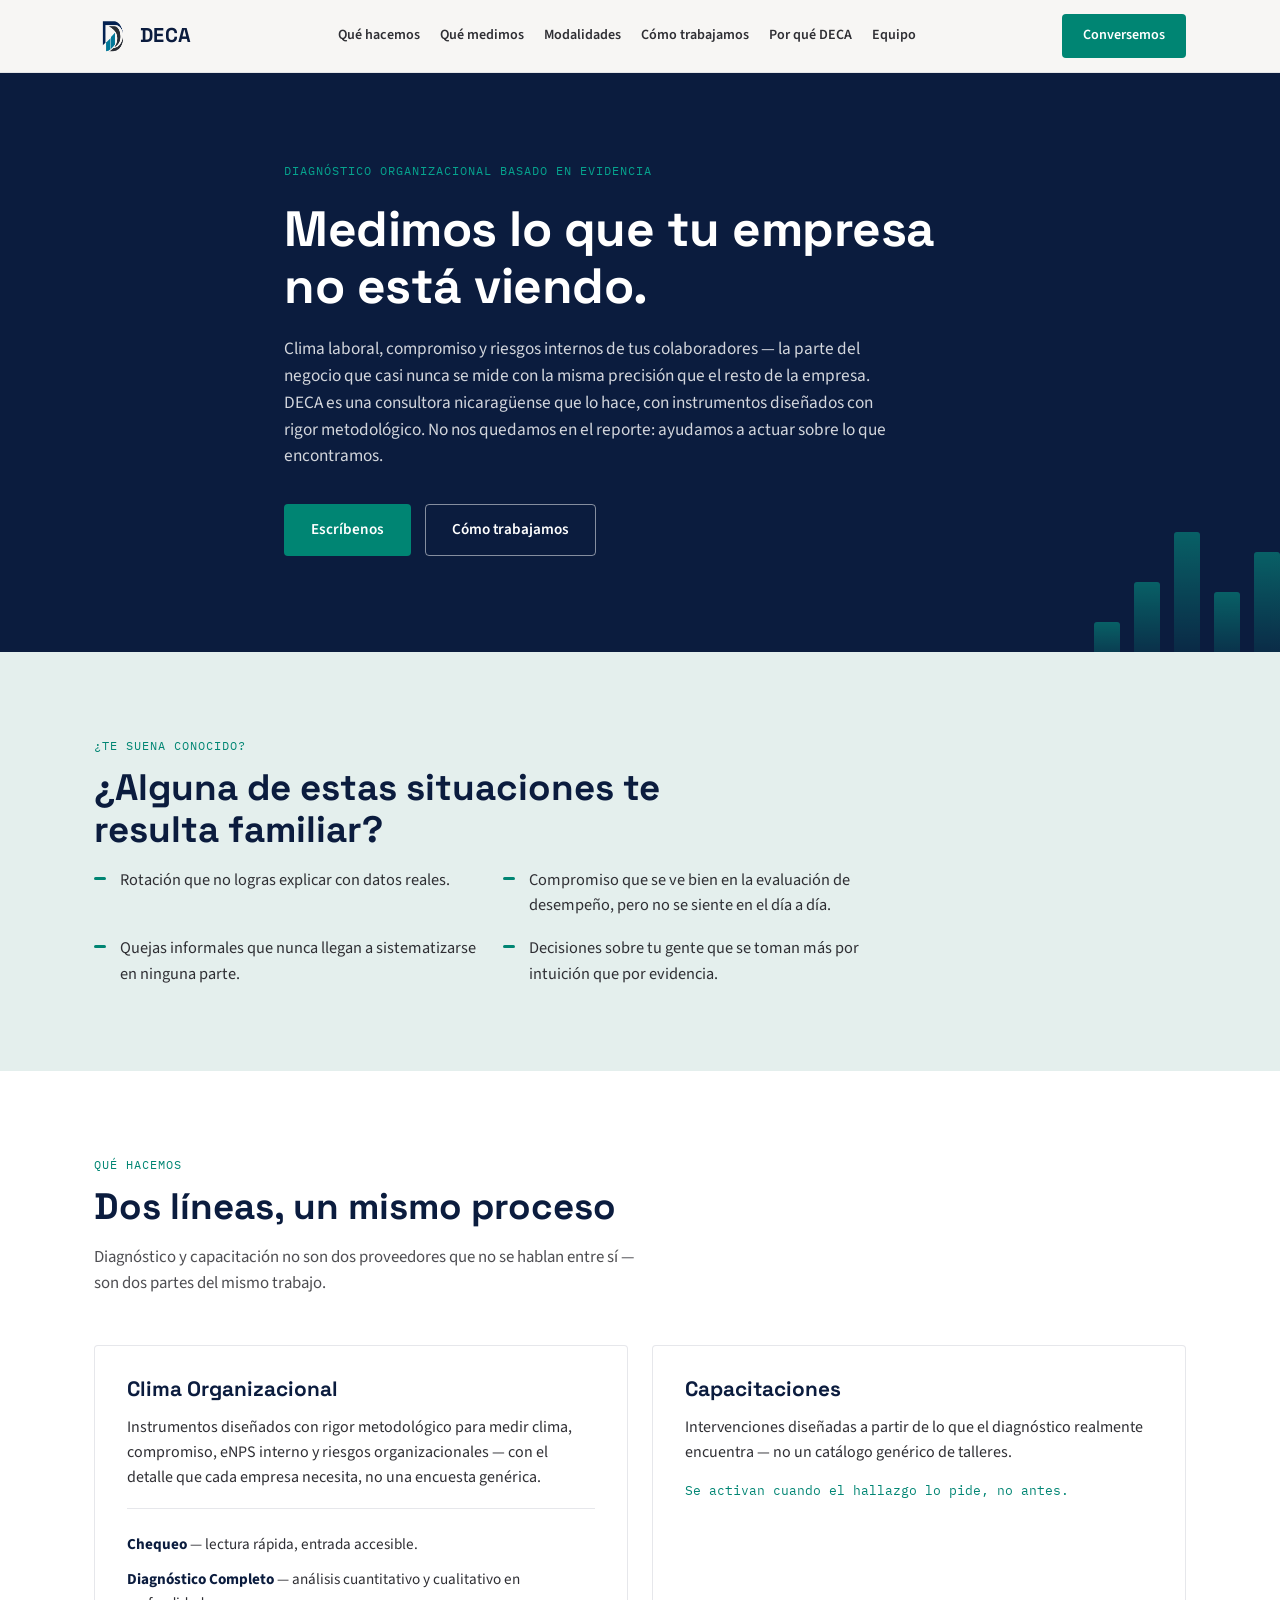
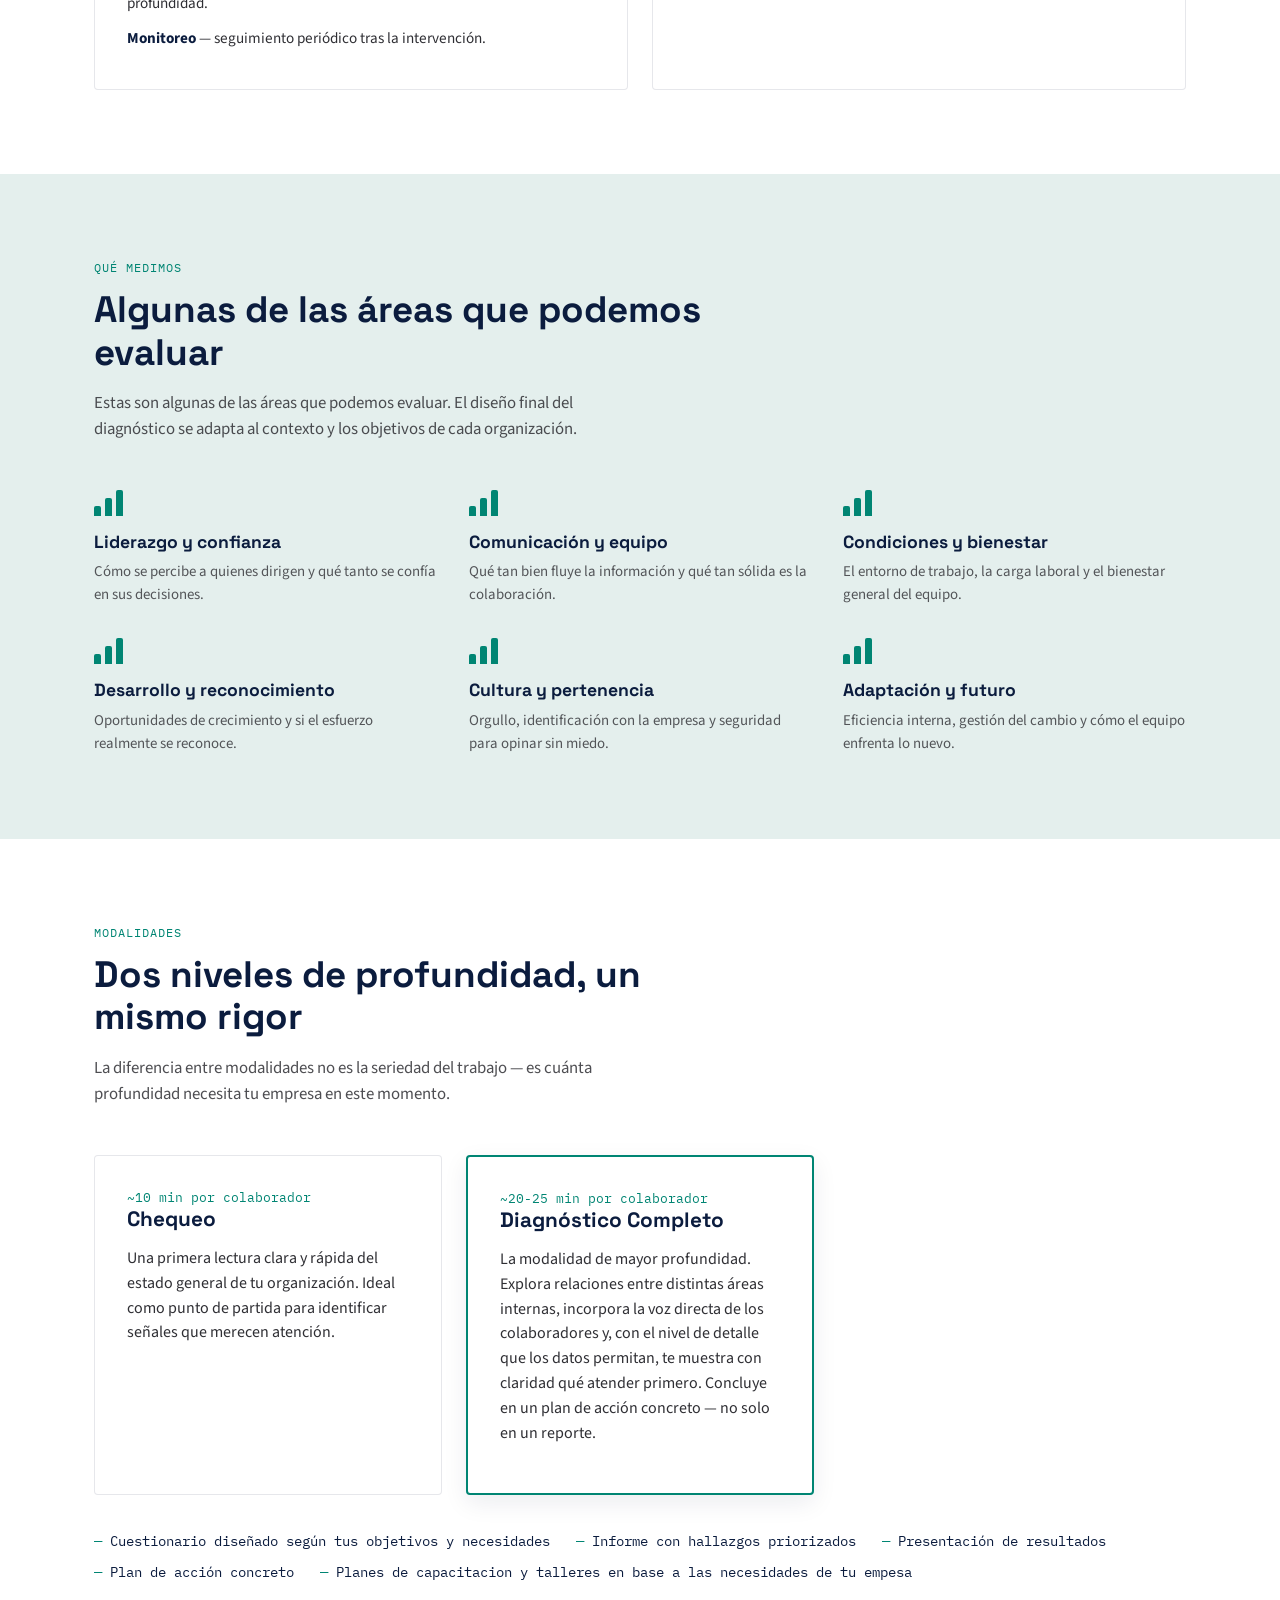
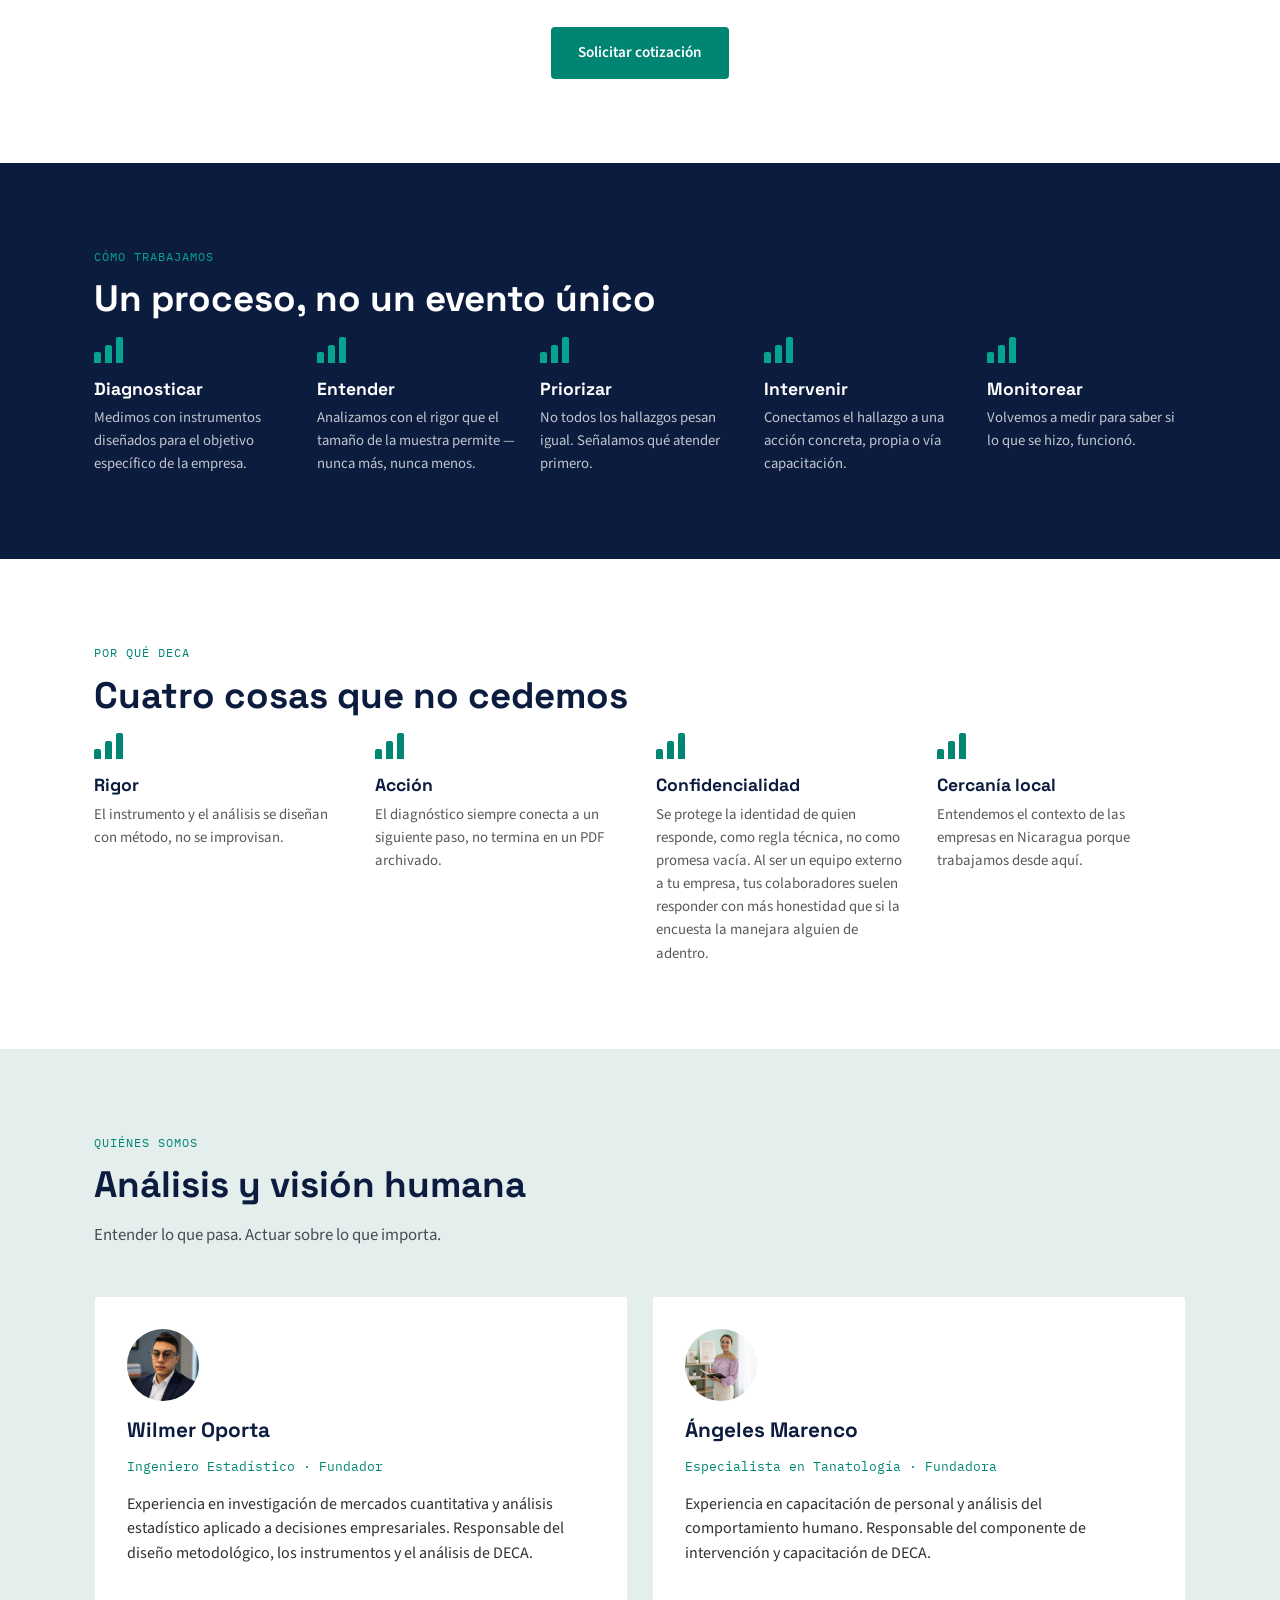
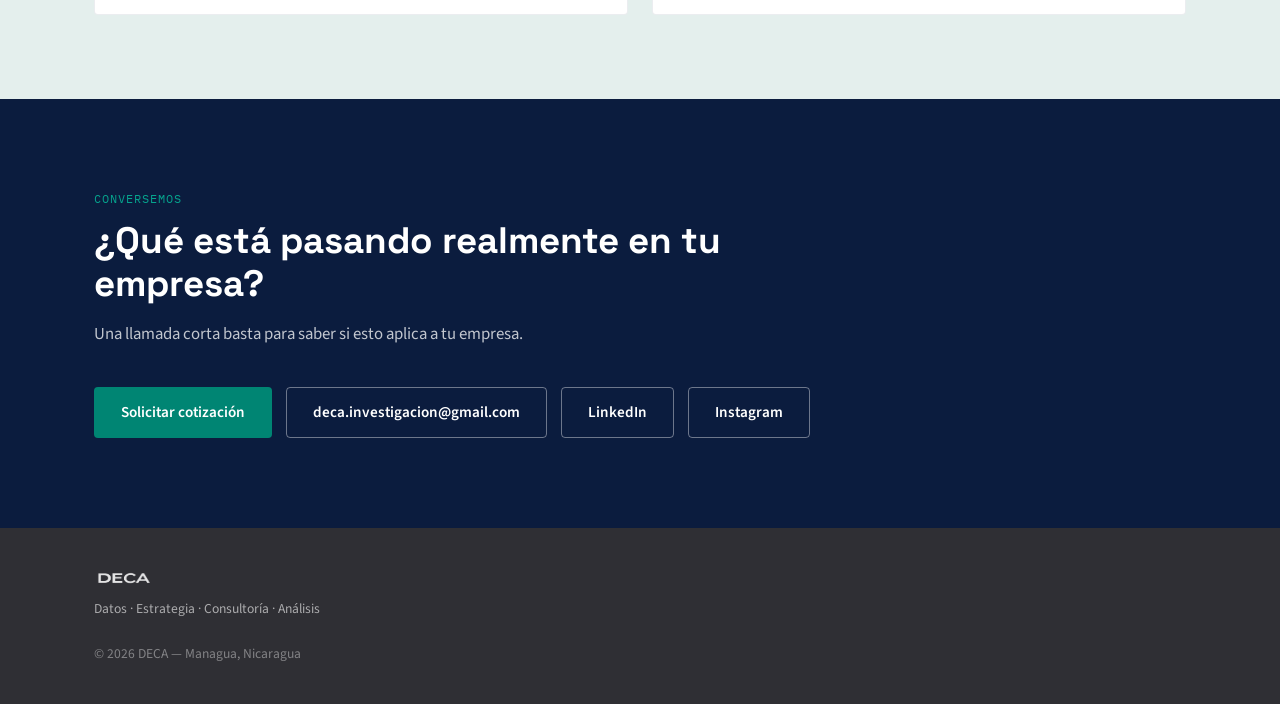
==== commit 007109be: "Update deliverables list in index.html" ====
--- a/index.html
+++ b/index.html
@@ -165,10 +165,11 @@
       </div>
 
       <ul class="deliverables">
-        <li>Cuestionario diseñado según tus objetivos</li>
+        <li>Cuestionario diseñado según tus objetivos y necesidades</li>
         <li>Informe con hallazgos priorizados</li>
         <li>Presentación de resultados</li>
         <li>Plan de acción concreto</li>
+        <li>Planes de capacitacion y talleres en base a las necesidades de tu empesa</li>
       </ul>
 
       <div class="cta-block">
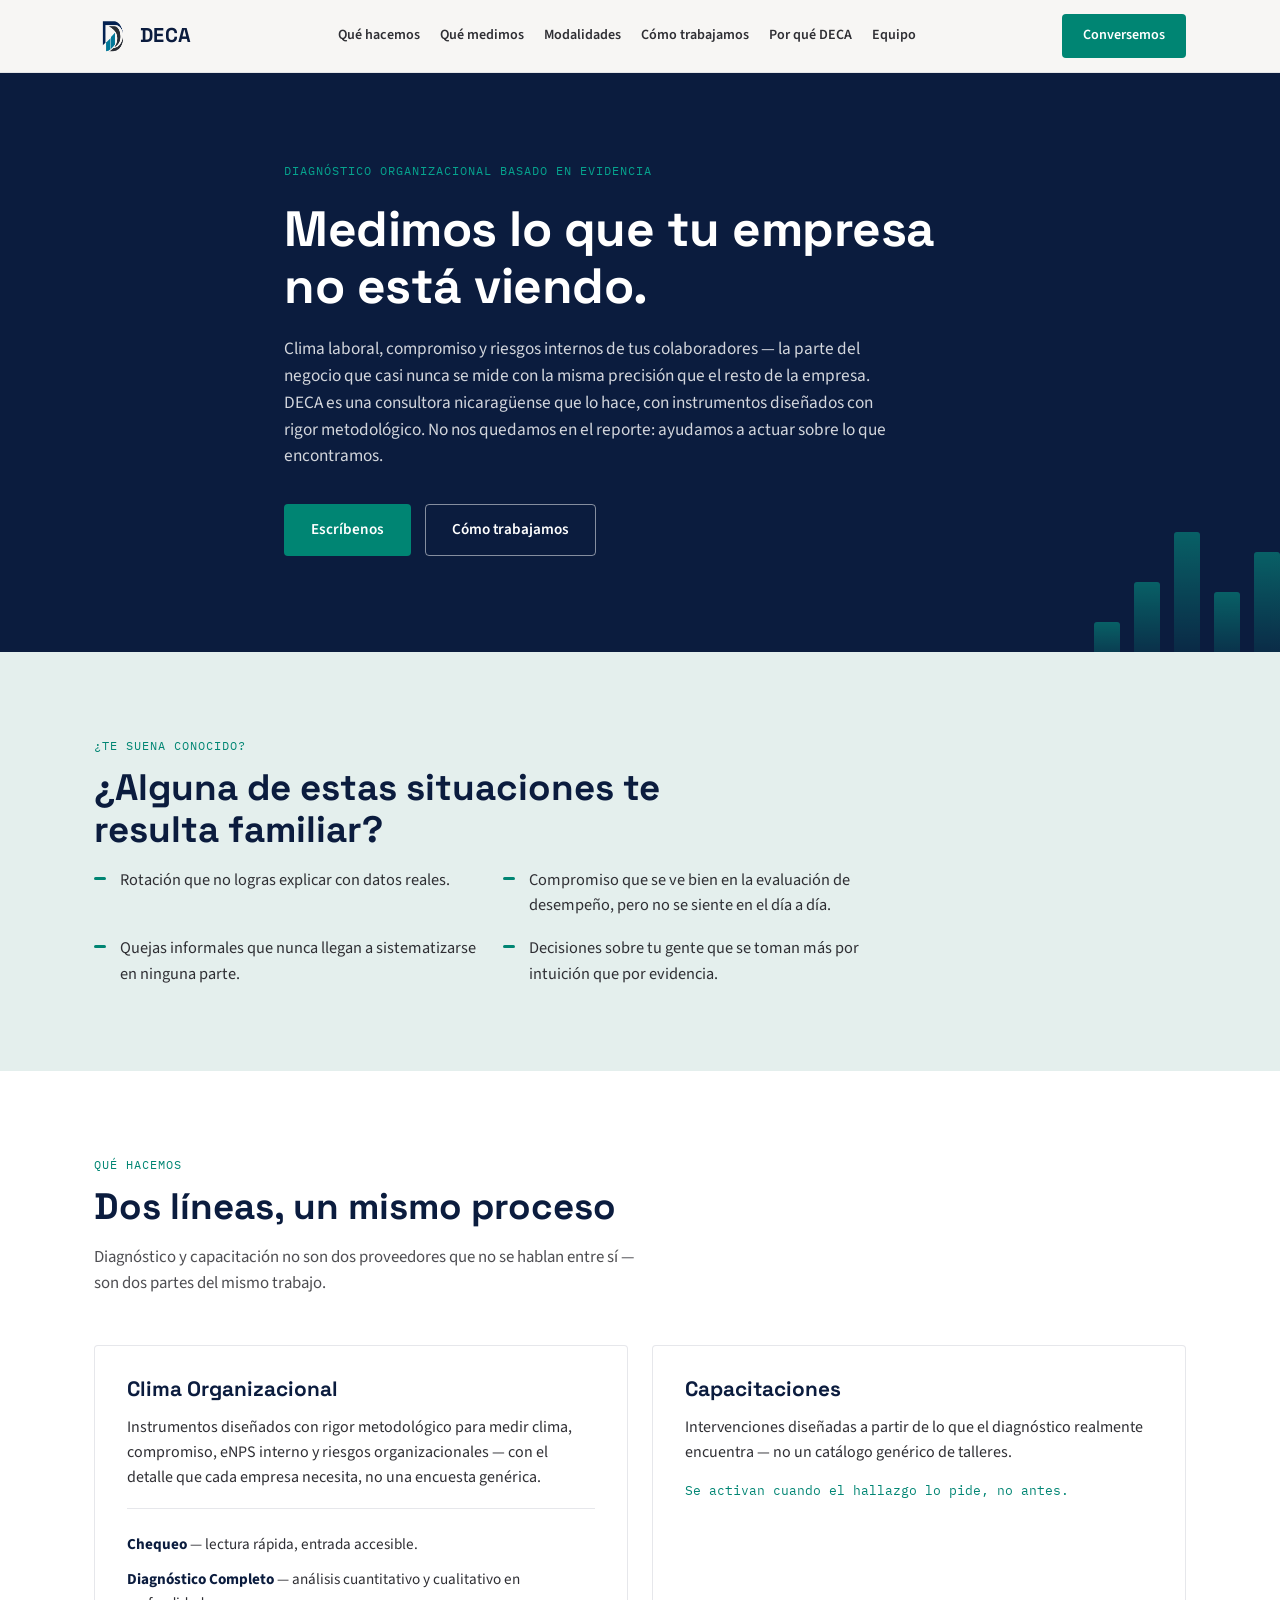
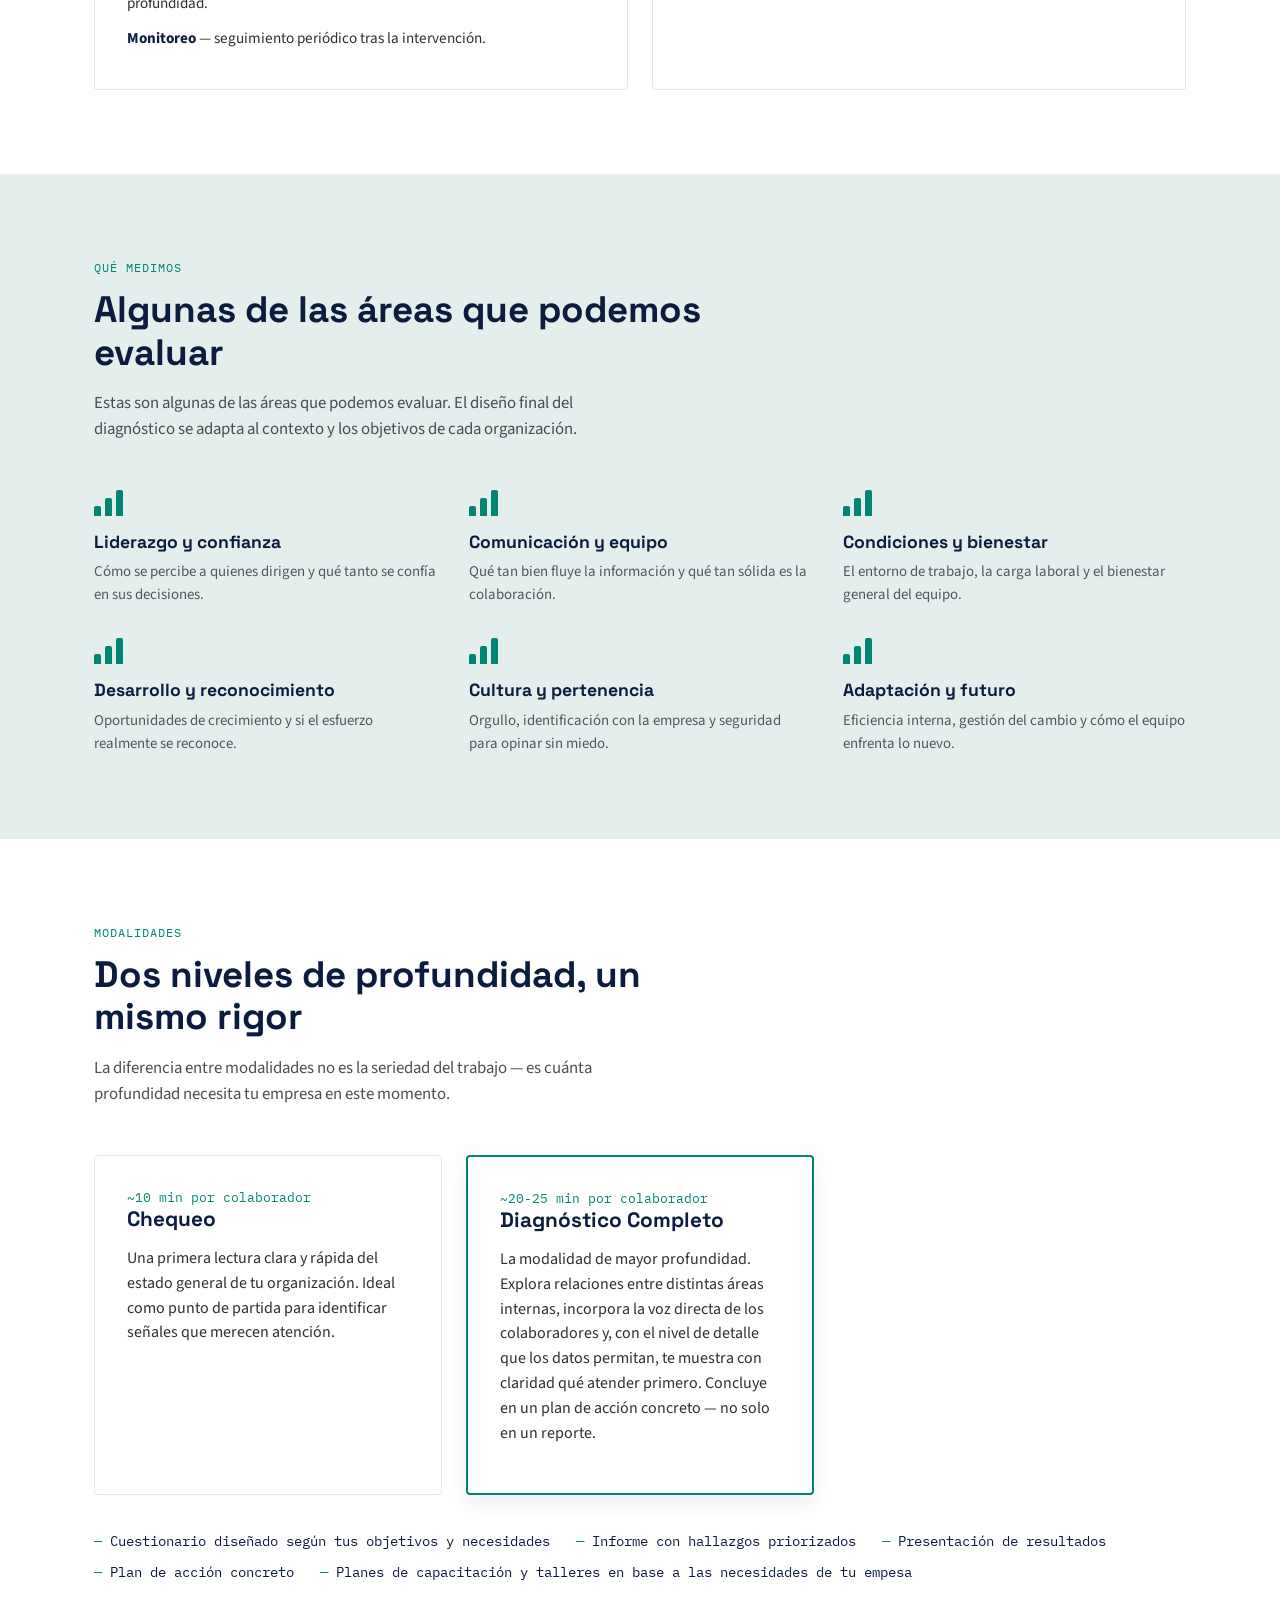
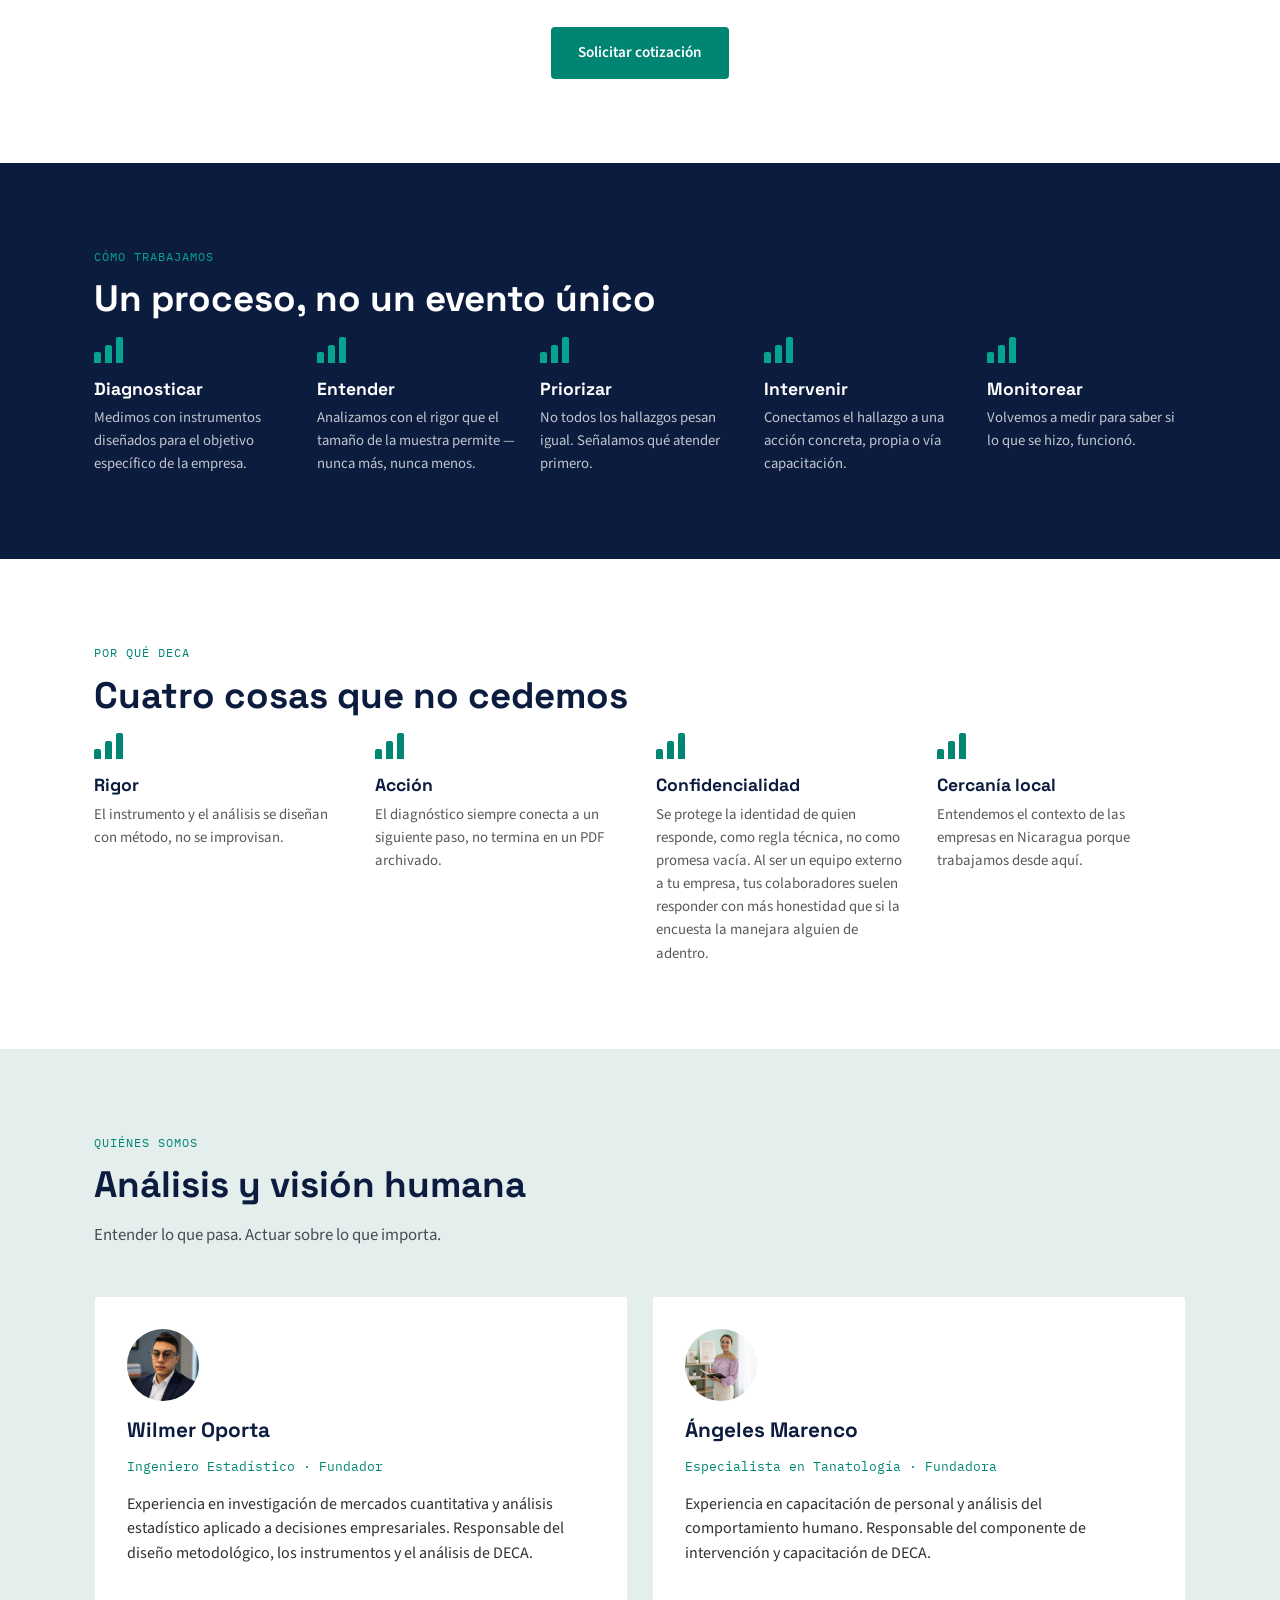
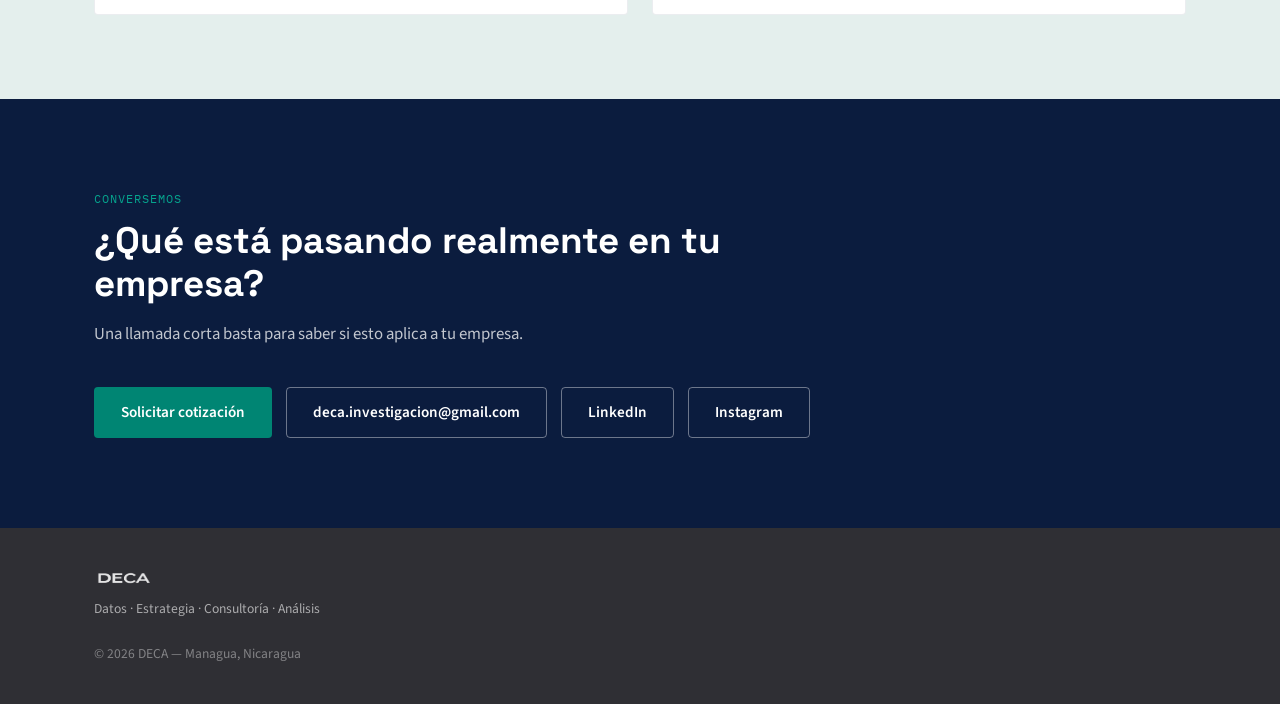
==== commit 5a61fe12: "Fix typo in training plans list item" ====
--- a/index.html
+++ b/index.html
@@ -169,7 +169,7 @@
         <li>Informe con hallazgos priorizados</li>
         <li>Presentación de resultados</li>
         <li>Plan de acción concreto</li>
-        <li>Planes de capacitacion y talleres en base a las necesidades de tu empesa</li>
+        <li>Planes de capacitación y talleres en base a las necesidades de tu empesa</li>
       </ul>
 
       <div class="cta-block">
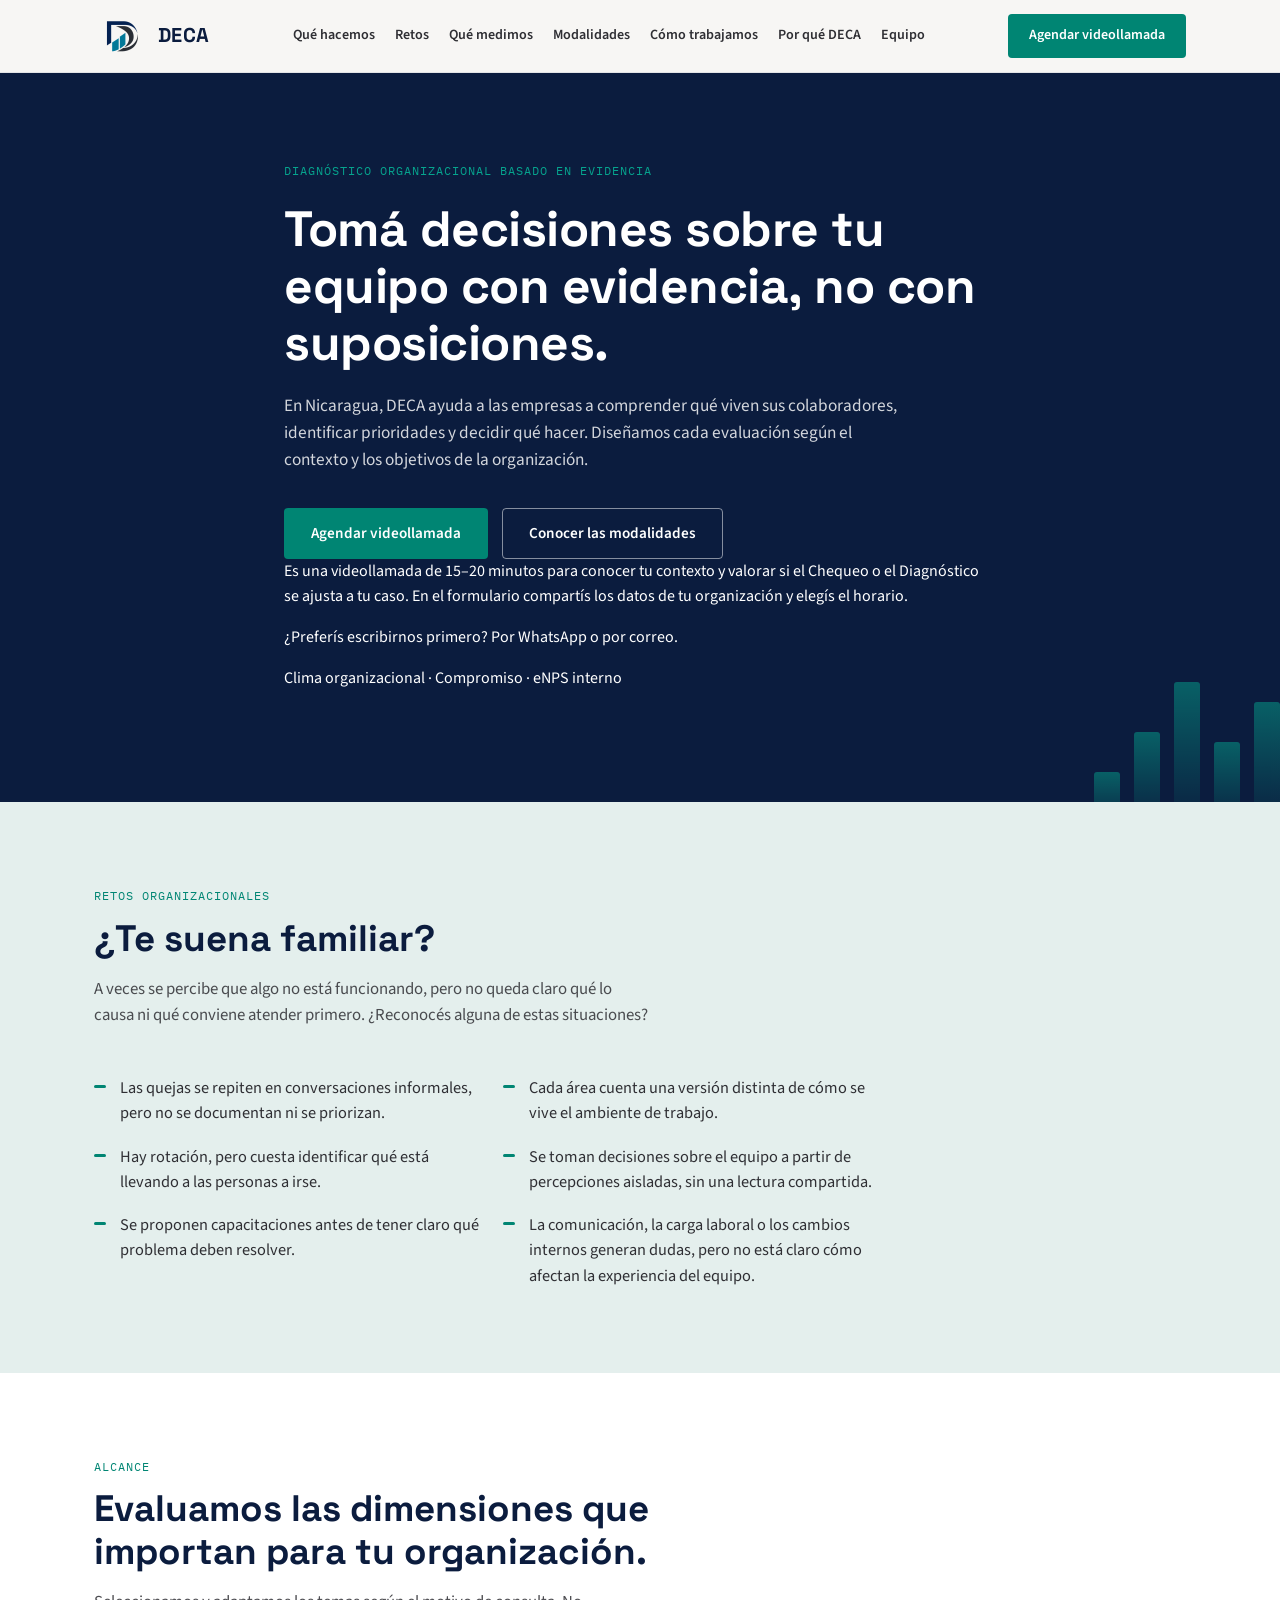
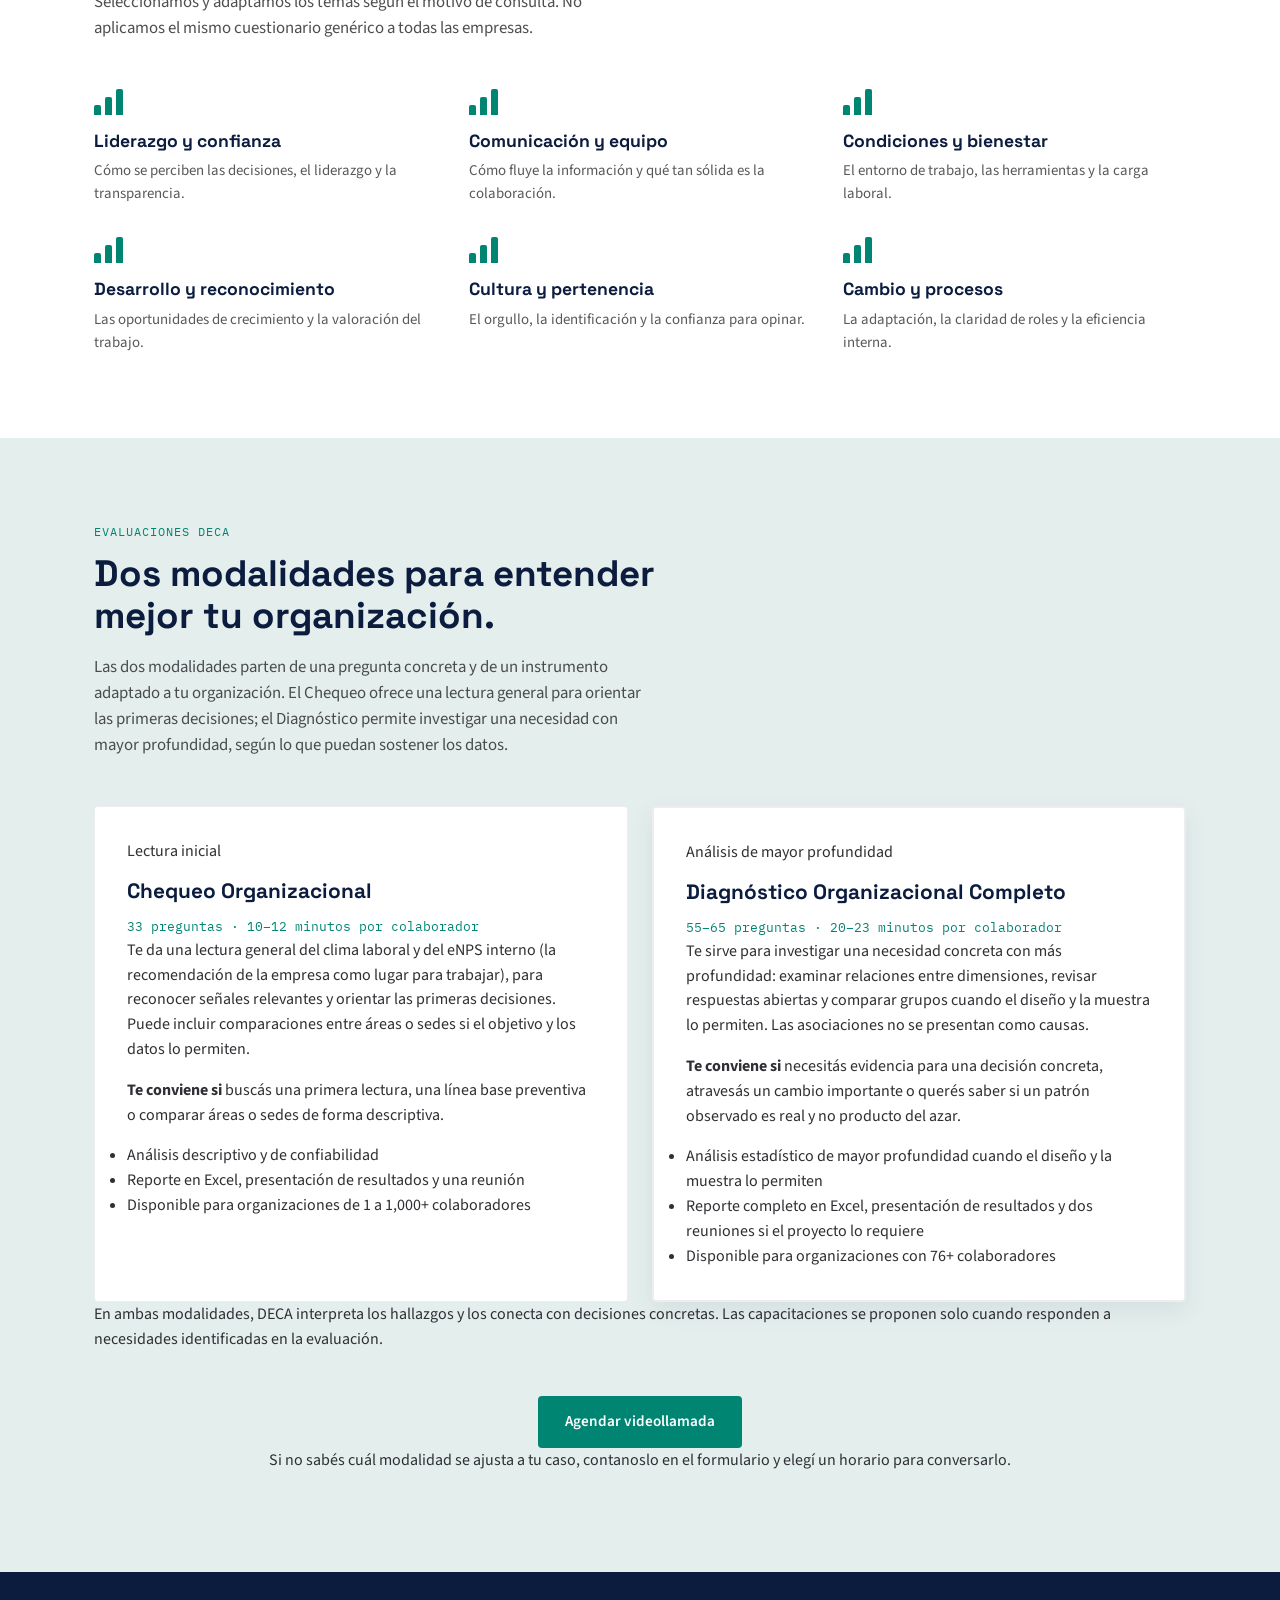
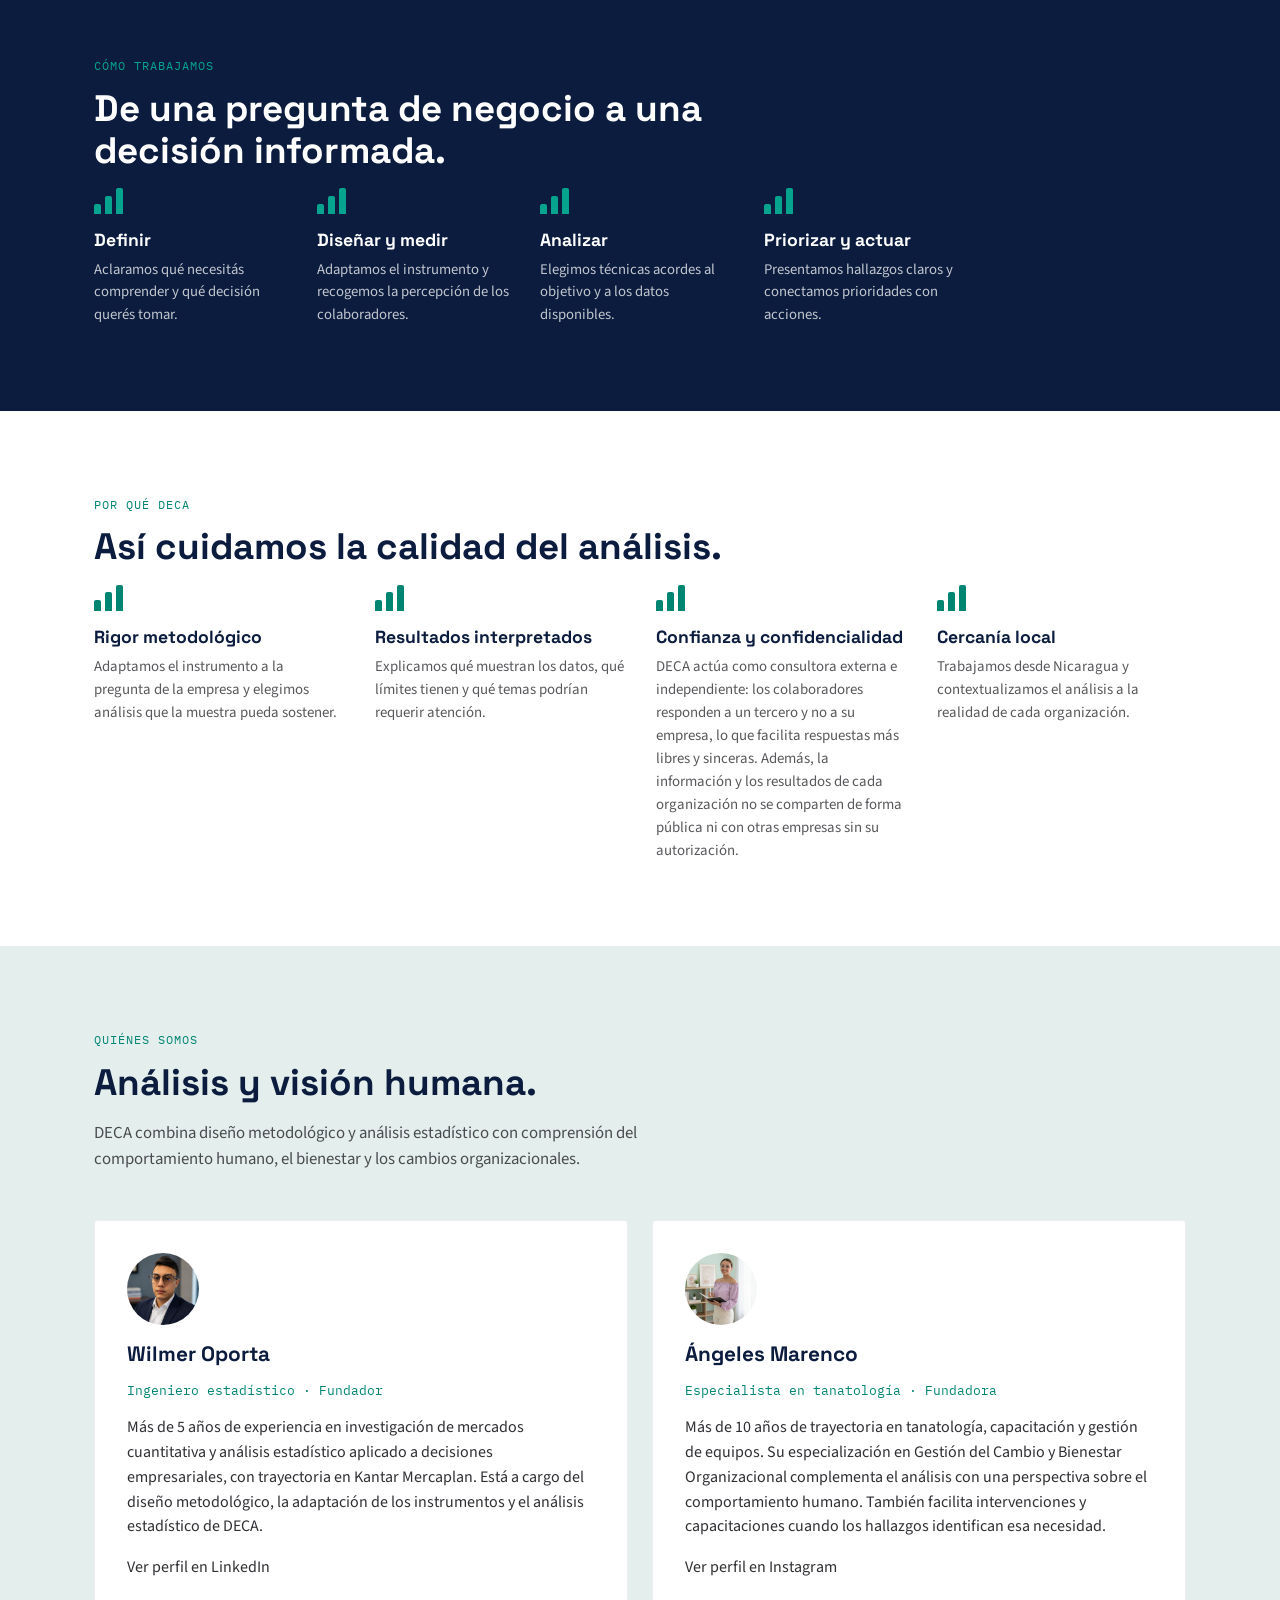
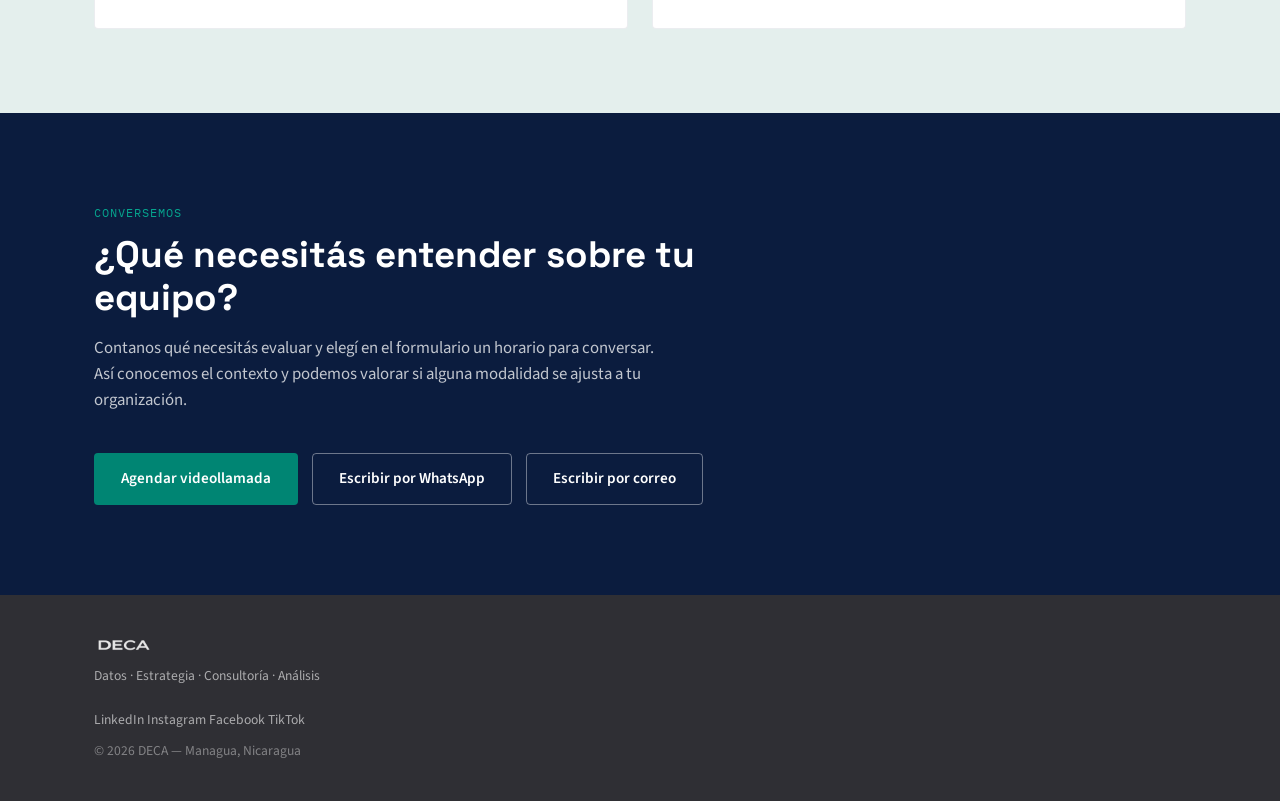
==== commit 2be4b3c4: "Update print statement from 'Hello' to 'Goodbye'" ====
--- a/index.html
+++ b/index.html
@@ -1,299 +1,330 @@
-<!DOCTYPE html>
-<html lang="es">
+<!doctype html>
+<html lang="es-NI">
 <head>
-<meta charset="UTF-8">
-<meta name="viewport" content="width=device-width, initial-scale=1.0">
-<title>DECA | Diagnóstico Organizacional y Clima Laboral</title>
-<meta name="description" content="Consultora nicaragüense especializada en diagnóstico organizacional basado en evidencia. Evaluamos clima laboral, compromiso y riesgos internos para convertir hallazgos en decisiones y acciones.">
-<link rel="icon" type="image/png" href="assets/logo-icon.png">
-<link rel="preconnect" href="https://fonts.googleapis.com">
-<link rel="preconnect" href="https://fonts.gstatic.com" crossorigin>
-<link href="https://fonts.googleapis.com/css2?family=Space+Grotesk:wght@400;500;600;700&family=Source+Sans+3:wght@400;500;600;700&family=IBM+Plex+Mono:wght@500&display=swap" rel="stylesheet">
-<link rel="stylesheet" href="style.css">
+  <meta charset="UTF-8">
+  <meta name="viewport" content="width=device-width, initial-scale=1.0">
+  <title>Diagnóstico organizacional en Nicaragua | DECA</title>
+  <meta name="description" content="DECA ofrece diagnóstico organizacional y evaluación de clima laboral en Nicaragua. Medimos compromiso y eNPS para apoyar decisiones basadas en evidencia.">
+  <meta name="theme-color" content="#0B1C3E">
+  <meta property="og:type" content="website">
+  <meta property="og:site_name" content="DECA">
+  <meta property="og:locale" content="es_NI">
+  <meta property="og:title" content="Diagnóstico organizacional en Nicaragua | DECA">
+  <meta property="og:description" content="Convertí la percepción de tus colaboradores en evidencia para tomar decisiones organizacionales claras.">
+  <meta property="og:url" content="https://wilmer-oporta.github.io/deca/">
+  <meta property="og:image" content="https://wilmer-oporta.github.io/deca/assets/logo-full.png">
+  <meta property="og:image:alt" content="Logotipo de DECA">
+  <link rel="canonical" href="https://wilmer-oporta.github.io/deca/">
+  <link rel="icon" type="image/png" sizes="48x48" href="assets/favicon-48.png">
+  <link rel="icon" type="image/png" sizes="192x192" href="assets/favicon-192.png">
+  <link rel="apple-touch-icon" sizes="180x180" href="assets/apple-touch-icon.png">
+  <link rel="preconnect" href="https://fonts.googleapis.com">
+  <link rel="preconnect" href="https://fonts.gstatic.com" crossorigin>
+  <link href="https://fonts.googleapis.com/css2?family=Space+Grotesk:wght@400;500;600;700&family=Source+Sans+3:wght@400;500;600;700&family=IBM+Plex+Mono:wght@500&display=swap" rel="stylesheet">
+  <link rel="stylesheet" href="style.css">
+
+  <!-- Google tag (gtag.js) -->
+  <script async src="https://www.googletagmanager.com/gtag/js?id=G-CRZ4WM6WJY"></script>
+  <script>
+    window.dataLayer = window.dataLayer || [];
+    function gtag(){dataLayer.push(arguments);}
+    gtag('js', new Date());
+    gtag('config', 'G-CRZ4WM6WJY');
+  </script>
+
+  <script type="application/ld+json">
+  {
+    "@context": "https://schema.org",
+    "@type": "Organization",
+    "@id": "https://wilmer-oporta.github.io/deca/#organization",
+    "name": "DECA",
+    "alternateName": "Datos, Estrategia, Consultoría y Análisis",
+    "url": "https://wilmer-oporta.github.io/deca/",
+    "logo": {
+      "@type": "ImageObject",
+      "url": "https://wilmer-oporta.github.io/deca/assets/favicon-192.png",
+      "width": 192,
+      "height": 192
+    },
+    "description": "Firma nicaragüense especializada en diagnóstico organizacional, clima laboral y análisis basado en evidencia.",
+    "email": "deca.investigacion@gmail.com",
+    "telephone": "+50585721109",
+    "sameAs": [
+      "https://www.linkedin.com/company/deca-nicaragua/",
+      "https://www.instagram.com/deca.investigacion/",
+      "https://www.facebook.com/deca.investigacion",
+      "https://www.tiktok.com/@laotravariablebydeca"
+    ]
+  }
+  </script>
 </head>
-
-<!-- Google tag (gtag.js) -->
-<script async src="https://www.googletagmanager.com/gtag/js?id=G-CRZ4WM6WJY"></script>
-<script>
-  window.dataLayer = window.dataLayer || [];
-  function gtag(){dataLayer.push(arguments);}
-  gtag('js', new Date());
-
-  gtag('config', 'G-CRZ4WM6WJY');
-</script>
-  
 <body>
-
-<a class="skip-link" href="#contenido">Saltar al contenido</a>
-
-<header class="site-header">
-  <div class="wrap header-inner">
-    <a href="#" class="brand" aria-label="DECA — inicio">
-      <img src="assets/logo-icon.png" alt="" class="brand-mark" width="36" height="36">
-      <span class="brand-word">DECA</span>
-    </a>
-    <nav class="site-nav" aria-label="Navegación principal">
-      <a href="#servicios">Qué hacemos</a>
-      <a href="#que-medimos">Qué medimos</a>
-      <a href="#modalidades">Modalidades</a>
-      <a href="#metodo">Cómo trabajamos</a>
-      <a href="#por-que">Por qué DECA</a>
-      <a href="#equipo">Equipo</a>
-    </nav>
-    <a href="#contacto" class="btn btn-accent nav-cta">Conversemos</a>
-  </div>
-</header>
-
-<main id="contenido">
-
-  <!-- HERO -->
-  <section class="hero">
-    <div class="wrap hero-inner">
-      <p class="eyebrow">Diagnóstico organizacional basado en evidencia</p>
-      <h1 class="hero-title">Medimos lo que tu empresa no está viendo.</h1>
-      <p class="hero-sub">Clima laboral, compromiso y riesgos internos de tus colaboradores — la parte del negocio que casi nunca se mide con la misma precisión que el resto de la empresa. DECA es una consultora nicaragüense que lo hace, con instrumentos diseñados con rigor metodológico. No nos quedamos en el reporte: ayudamos a actuar sobre lo que encontramos.</p>
-      <div class="hero-actions">
-        <a href="#contacto" class="btn btn-accent">Escríbenos</a>
-        <a href="#metodo" class="btn btn-ghost">Cómo trabajamos</a>
-      </div>
+  <a class="skip-link" href="#contenido">Saltar al contenido</a>
+
+  <header class="site-header">
+    <div class="wrap header-inner">
+      <a href="#inicio" class="brand" aria-label="DECA, inicio">
+        <img src="assets/logo-icon.png" alt="" class="brand-mark" width="54" height="36">
+        <span class="brand-word">DECA</span>
+      </a>
+      <nav class="site-nav" aria-label="Navegación principal">
+        <a href="#inicio">Qué hacemos</a>
+        <a href="#retos">Retos</a>
+        <a href="#que-medimos">Qué medimos</a>
+        <a href="#modalidades">Modalidades</a>
+        <a href="#proceso">Cómo trabajamos</a>
+        <a href="#por-que">Por qué DECA</a>
+        <a href="#equipo">Equipo</a>
+      </nav>
+      <a href="https://tally.so/r/aQLp1y" class="btn btn-accent nav-cta" data-cta="nav_videollamada" target="_blank" rel="noopener noreferrer">Agendar videollamada</a>
     </div>
-    <div class="hero-bars" aria-hidden="true">
-      <span></span><span></span><span></span><span></span><span></span><span></span>
+  </header>
+
+  <main id="contenido">
+    <section id="inicio" class="hero">
+      <div class="wrap hero-inner">
+        <p class="eyebrow">Diagnóstico organizacional basado en evidencia</p>
+        <h1 class="hero-title">Tomá decisiones sobre tu equipo con evidencia, no con suposiciones.</h1>
+        <p class="hero-sub">En Nicaragua, DECA ayuda a las empresas a comprender qué viven sus colaboradores, identificar prioridades y decidir qué hacer. Diseñamos cada evaluación según el contexto y los objetivos de la organización.</p>
+        <div class="hero-actions">
+          <a href="https://tally.so/r/aQLp1y" class="btn btn-accent" data-cta="hero_videollamada" target="_blank" rel="noopener noreferrer">Agendar videollamada</a>
+          <a href="#modalidades" class="btn btn-ghost">Conocer las modalidades</a>
+        </div>
+        <p class="hero-caption">Es una videollamada de 15–20 minutos para conocer tu contexto y valorar si el Chequeo o el Diagnóstico se ajusta a tu caso. En el formulario compartís los datos de tu organización y elegís el horario.</p>
+        <p class="hero-alt">¿Preferís escribirnos primero? Por <a href="https://wa.me/50585721109?text=Hola%2C%20vi%20la%20web%20de%20DECA%20y%20quiero%20saber%20m%C3%A1s%20sobre%20el%20servicio%20para%20mi%20empresa." data-cta="hero_whatsapp" target="_blank" rel="noopener noreferrer">WhatsApp</a> o por <a href="mailto:deca.investigacion@gmail.com" data-cta="hero_correo">correo</a>.</p>
+        <p class="hero-proof">Clima organizacional · Compromiso · eNPS interno</p>
+      </div>
+      <div class="hero-bars" aria-hidden="true">
+        <span></span><span></span><span></span><span></span><span></span><span></span>
+      </div>
+    </section>
+
+    <section id="retos" class="section section-tint situation">
+      <div class="wrap">
+        <p class="section-eyebrow">Retos organizacionales</p>
+        <h2 class="section-title">¿Te suena familiar?</h2>
+        <p class="section-lead">A veces se percibe que algo no está funcionando, pero no queda claro qué lo causa ni qué conviene atender primero. ¿Reconocés alguna de estas situaciones?</p>
+        <ul class="pain-list" aria-label="Situaciones que pueden señalar un reto organizacional">
+          <li>Las quejas se repiten en conversaciones informales, pero no se documentan ni se priorizan.</li>
+          <li>Cada área cuenta una versión distinta de cómo se vive el ambiente de trabajo.</li>
+          <li>Hay rotación, pero cuesta identificar qué está llevando a las personas a irse.</li>
+          <li>Se toman decisiones sobre el equipo a partir de percepciones aisladas, sin una lectura compartida.</li>
+          <li>Se proponen capacitaciones antes de tener claro qué problema deben resolver.</li>
+          <li>La comunicación, la carga laboral o los cambios internos generan dudas, pero no está claro cómo afectan la experiencia del equipo.</li>
+        </ul>
+      </div>
+    </section>
+
+
+    <section id="que-medimos" class="section">
+      <div class="wrap">
+        <p class="section-eyebrow">Alcance</p>
+        <h2 class="section-title">Evaluamos las dimensiones que importan para tu organización.</h2>
+        <p class="section-lead">Seleccionamos y adaptamos los temas según el motivo de consulta. No aplicamos el mismo cuestionario genérico a todas las empresas.</p>
+
+        <div class="cards-6">
+          <article class="pillar">
+            <span class="pillar-bars" aria-hidden="true"><i></i><i></i><i></i></span>
+            <h3>Liderazgo y confianza</h3>
+            <p>Cómo se perciben las decisiones, el liderazgo y la transparencia.</p>
+          </article>
+          <article class="pillar">
+            <span class="pillar-bars" aria-hidden="true"><i></i><i></i><i></i></span>
+            <h3>Comunicación y equipo</h3>
+            <p>Cómo fluye la información y qué tan sólida es la colaboración.</p>
+          </article>
+          <article class="pillar">
+            <span class="pillar-bars" aria-hidden="true"><i></i><i></i><i></i></span>
+            <h3>Condiciones y bienestar</h3>
+            <p>El entorno de trabajo, las herramientas y la carga laboral.</p>
+          </article>
+          <article class="pillar">
+            <span class="pillar-bars" aria-hidden="true"><i></i><i></i><i></i></span>
+            <h3>Desarrollo y reconocimiento</h3>
+            <p>Las oportunidades de crecimiento y la valoración del trabajo.</p>
+          </article>
+          <article class="pillar">
+            <span class="pillar-bars" aria-hidden="true"><i></i><i></i><i></i></span>
+            <h3>Cultura y pertenencia</h3>
+            <p>El orgullo, la identificación y la confianza para opinar.</p>
+          </article>
+          <article class="pillar">
+            <span class="pillar-bars" aria-hidden="true"><i></i><i></i><i></i></span>
+            <h3>Cambio y procesos</h3>
+            <p>La adaptación, la claridad de roles y la eficiencia interna.</p>
+          </article>
+        </div>
+      </div>
+    </section>
+
+    <section id="modalidades" class="section section-tint">
+      <div class="wrap">
+        <p class="section-eyebrow">Evaluaciones DECA</p>
+        <h2 class="section-title">Dos modalidades para entender mejor tu organización.</h2>
+        <p class="section-lead">Las dos modalidades parten de una pregunta concreta y de un instrumento adaptado a tu organización. El Chequeo ofrece una lectura general para orientar las primeras decisiones; el Diagnóstico permite investigar una necesidad con mayor profundidad, según lo que puedan sostener los datos.</p>
+
+        <div class="cards-2 service-cards">
+          <article class="card service-card">
+            <p class="service-kicker">Lectura inicial</p>
+            <h3>Chequeo Organizacional</h3>
+            <p class="card-note">33 preguntas · 10–12 minutos por colaborador</p>
+            <p>Te da una lectura general del clima laboral y del eNPS interno (la recomendación de la empresa como lugar para trabajar), para reconocer señales relevantes y orientar las primeras decisiones. Puede incluir comparaciones entre áreas o sedes si el objetivo y los datos lo permiten.</p>
+            <p class="service-fit"><strong>Te conviene si</strong> buscás una primera lectura, una línea base preventiva o comparar áreas o sedes de forma descriptiva.</p>
+            <ul class="feature-list">
+              <li>Análisis descriptivo y de confiabilidad</li>
+              <li>Reporte en Excel, presentación de resultados y una reunión</li>
+              <li>Disponible para organizaciones de 1 a 1,000+ colaboradores</li>
+            </ul>
+          </article>
+
+          <article class="card service-card card-featured">
+            <p class="service-kicker">Análisis de mayor profundidad</p>
+            <h3>Diagnóstico Organizacional Completo</h3>
+            <p class="card-note">55–65 preguntas · 20–23 minutos por colaborador</p>
+            <p>Te sirve para investigar una necesidad concreta con más profundidad: examinar relaciones entre dimensiones, revisar respuestas abiertas y comparar grupos cuando el diseño y la muestra lo permiten. Las asociaciones no se presentan como causas.</p>
+            <p class="service-fit"><strong>Te conviene si</strong> necesitás evidencia para una decisión concreta, atravesás un cambio importante o querés saber si un patrón observado es real y no producto del azar.</p>
+            <ul class="feature-list">
+              <li>Análisis estadístico de mayor profundidad cuando el diseño y la muestra lo permiten</li>
+              <li>Reporte completo en Excel, presentación de resultados y dos reuniones si el proyecto lo requiere</li>
+              <li>Disponible para organizaciones con 76+ colaboradores</li>
+            </ul>
+          </article>
+        </div>
+
+        <div class="service-note">
+          <p>En ambas modalidades, DECA interpreta los hallazgos y los conecta con decisiones concretas. Las capacitaciones se proponen solo cuando responden a necesidades identificadas en la evaluación.</p>
+        </div>
+        <div class="cta-block">
+          <a href="https://tally.so/r/aQLp1y" class="btn btn-accent" data-cta="modalidades_videollamada" target="_blank" rel="noopener noreferrer">Agendar videollamada</a>
+          <p>Si no sabés cuál modalidad se ajusta a tu caso, contanoslo en el formulario y elegí un horario para conversarlo.</p>
+        </div>
+      </div>
+    </section>
+
+    <section id="proceso" class="section section-dark">
+      <div class="wrap">
+        <p class="section-eyebrow">Cómo trabajamos</p>
+        <h2 class="section-title">De una pregunta de negocio a una decisión informada.</h2>
+
+        <ol class="flow">
+          <li class="flow-step">
+            <span class="flow-bars" aria-hidden="true"><i></i><i></i><i></i></span>
+            <h3>Definir</h3>
+            <p>Aclaramos qué necesitás comprender y qué decisión querés tomar.</p>
+          </li>
+          <li class="flow-step">
+            <span class="flow-bars" aria-hidden="true"><i></i><i></i><i></i></span>
+            <h3>Diseñar y medir</h3>
+            <p>Adaptamos el instrumento y recogemos la percepción de los colaboradores.</p>
+          </li>
+          <li class="flow-step">
+            <span class="flow-bars" aria-hidden="true"><i></i><i></i><i></i></span>
+            <h3>Analizar</h3>
+            <p>Elegimos técnicas acordes al objetivo y a los datos disponibles.</p>
+          </li>
+          <li class="flow-step">
+            <span class="flow-bars" aria-hidden="true"><i></i><i></i><i></i></span>
+            <h3>Priorizar y actuar</h3>
+            <p>Presentamos hallazgos claros y conectamos prioridades con acciones.</p>
+          </li>
+        </ol>
+      </div>
+    </section>
+
+    <section id="por-que" class="section">
+      <div class="wrap">
+        <p class="section-eyebrow">Por qué DECA</p>
+        <h2 class="section-title">Así cuidamos la calidad del análisis.</h2>
+
+        <div class="cards-4">
+          <article class="pillar">
+            <span class="pillar-bars" aria-hidden="true"><i></i><i></i><i></i></span>
+            <h3>Rigor metodológico</h3>
+            <p>Adaptamos el instrumento a la pregunta de la empresa y elegimos análisis que la muestra pueda sostener.</p>
+          </article>
+          <article class="pillar">
+            <span class="pillar-bars" aria-hidden="true"><i></i><i></i><i></i></span>
+            <h3>Resultados interpretados</h3>
+            <p>Explicamos qué muestran los datos, qué límites tienen y qué temas podrían requerir atención.</p>
+          </article>
+          <article class="pillar">
+            <span class="pillar-bars" aria-hidden="true"><i></i><i></i><i></i></span>
+            <h3>Confianza y confidencialidad</h3>
+            <p>DECA actúa como consultora externa e independiente: los colaboradores responden a un tercero y no a su empresa, lo que facilita respuestas más libres y sinceras. Además, la información y los resultados de cada organización no se comparten de forma pública ni con otras empresas sin su autorización.</p>
+          </article>
+          <article class="pillar">
+            <span class="pillar-bars" aria-hidden="true"><i></i><i></i><i></i></span>
+            <h3>Cercanía local</h3>
+            <p>Trabajamos desde Nicaragua y contextualizamos el análisis a la realidad de cada organización.</p>
+          </article>
+        </div>
+      </div>
+    </section>
+
+    <section id="equipo" class="section section-tint">
+      <div class="wrap">
+        <p class="section-eyebrow">Quiénes somos</p>
+        <h2 class="section-title">Análisis y visión humana.</h2>
+        <p class="section-lead">DECA combina diseño metodológico y análisis estadístico con comprensión del comportamiento humano, el bienestar y los cambios organizacionales.</p>
+
+        <div class="cards-2">
+          <article class="card person">
+            <img src="assets/wilmer-oporta-deca.jpg" alt="Wilmer Oporta, fundador de DECA" class="person-photo" width="72" height="72" loading="lazy">
+            <h3>Wilmer Oporta</h3>
+            <p class="person-role">Ingeniero estadístico · Fundador</p>
+            <p>Más de 5 años de experiencia en investigación de mercados cuantitativa y análisis estadístico aplicado a decisiones empresariales, con trayectoria en Kantar Mercaplan. Está a cargo del diseño metodológico, la adaptación de los instrumentos y el análisis estadístico de DECA.</p>
+            <p class="person-link"><a href="https://www.linkedin.com/in/wilmer-oporta/" data-cta="equipo_linkedin_wilmer" target="_blank" rel="noopener noreferrer" aria-label="Ver perfil en LinkedIn de Wilmer Oporta">Ver perfil en LinkedIn</a></p>
+          </article>
+          <article class="card person">
+            <img src="assets/angeles-marenco-deca.jpg" alt="Ángeles Marenco, fundadora de DECA" class="person-photo" width="72" height="72" loading="lazy">
+            <h3>Ángeles Marenco</h3>
+            <p class="person-role">Especialista en tanatología · Fundadora</p>
+            <p>Más de 10 años de trayectoria en tanatología, capacitación y gestión de equipos. Su especialización en Gestión del Cambio y Bienestar Organizacional complementa el análisis con una perspectiva sobre el comportamiento humano. También facilita intervenciones y capacitaciones cuando los hallazgos identifican esa necesidad.</p>
+            <p class="person-link"><a href="https://www.instagram.com/dueloconsciente.11/" data-cta="equipo_instagram_angeles" target="_blank" rel="noopener noreferrer" aria-label="Ver perfil en Instagram de Ángeles Marenco">Ver perfil en Instagram</a></p>
+          </article>
+        </div>
+      </div>
+    </section>
+
+    <section id="contacto" class="section-dark contact">
+      <div class="wrap contact-inner">
+        <p class="section-eyebrow">Conversemos</p>
+        <h2 class="section-title">¿Qué necesitás entender sobre tu equipo?</h2>
+        <p class="section-lead">Contanos qué necesitás evaluar y elegí en el formulario un horario para conversar. Así conocemos el contexto y podemos valorar si alguna modalidad se ajusta a tu organización.</p>
+        <div class="contact-links">
+          <a href="https://tally.so/r/aQLp1y" class="btn btn-accent" data-cta="contacto_videollamada" target="_blank" rel="noopener noreferrer">Agendar videollamada</a>
+          <a href="https://wa.me/50585721109" class="btn btn-ghost-light" data-cta="contacto_whatsapp" target="_blank" rel="noopener noreferrer" aria-label="Escribir por WhatsApp">Escribir por WhatsApp</a>
+          <a href="mailto:deca.investigacion@gmail.com" class="btn btn-ghost-light" data-cta="contacto_correo">Escribir por correo</a>
+        </div>
+      </div>
+    </section>
+  </main>
+
+  <footer class="site-footer">
+    <div class="wrap footer-inner">
+      <img src="assets/logo-wordmark.png" alt="DECA" class="footer-logo" width="60" height="20" loading="lazy">
+      <p>Datos · Estrategia · Consultoría · Análisis</p>
+      <nav class="footer-social" aria-label="Redes sociales">
+        <a href="https://www.linkedin.com/company/deca-nicaragua/" target="_blank" rel="noopener noreferrer">LinkedIn</a>
+        <a href="https://www.instagram.com/deca.investigacion/" target="_blank" rel="noopener noreferrer">Instagram</a>
+        <a href="https://www.facebook.com/deca.investigacion" target="_blank" rel="noopener noreferrer">Facebook</a>
+        <a href="https://www.tiktok.com/@laotravariablebydeca" target="_blank" rel="noopener noreferrer">TikTok</a>
+      </nav>
+      <p class="footer-copy">© <span id="year"></span> DECA — Managua, Nicaragua</p>
     </div>
-  </section>
-
-  <!-- RECONOCES ESTO -->
-  <section class="section section-tint">
-    <div class="wrap">
-      <p class="section-eyebrow">¿Te suena conocido?</p>
-      <h2 class="section-title">¿Alguna de estas situaciones te resulta familiar?</h2>
-      <ul class="pain-list">
-        <li>Rotación que no logras explicar con datos reales.</li>
-        <li>Compromiso que se ve bien en la evaluación de desempeño, pero no se siente en el día a día.</li>
-        <li>Quejas informales que nunca llegan a sistematizarse en ninguna parte.</li>
-        <li>Decisiones sobre tu gente que se toman más por intuición que por evidencia.</li>
-      </ul>
-    </div>
-  </section>
-
-  <!-- QUÉ HACEMOS -->
-  <section id="servicios" class="section">
-    <div class="wrap">
-      <p class="section-eyebrow">Qué hacemos</p>
-      <h2 class="section-title">Dos líneas, un mismo proceso</h2>
-      <p class="section-lead">Diagnóstico y capacitación no son dos proveedores que no se hablan entre sí — son dos partes del mismo trabajo.</p>
-
-      <div class="cards-2">
-        <article class="card">
-          <h3>Clima Organizacional</h3>
-          <p>Instrumentos diseñados con rigor metodológico para medir clima, compromiso, eNPS interno y riesgos organizacionales — con el detalle que cada empresa necesita, no una encuesta genérica.</p>
-          <ul class="sublevels">
-            <li><strong>Chequeo</strong> — lectura rápida, entrada accesible.</li>
-            <li><strong>Diagnóstico Completo</strong> — análisis cuantitativo y cualitativo en profundidad.</li>
-            <li><strong>Monitoreo</strong> — seguimiento periódico tras la intervención.</li>
-          </ul>
-        </article>
-        <article class="card">
-          <h3>Capacitaciones</h3>
-          <p>Intervenciones diseñadas a partir de lo que el diagnóstico realmente encuentra — no un catálogo genérico de talleres. </p>
-          <p class="card-note">Se activan cuando el hallazgo lo pide, no antes.</p>
-        </article>
-      </div>
-    </div>
-  </section>
-
-  <!-- QUÉ MEDIMOS -->
-  <section id="que-medimos" class="section section-tint">
-    <div class="wrap">
-      <p class="section-eyebrow">Qué medimos</p>
-      <h2 class="section-title">Algunas de las áreas que podemos evaluar</h2>
-      <p class="section-lead">Estas son algunas de las áreas que podemos evaluar. El diseño final del diagnóstico se adapta al contexto y los objetivos de cada organización.</p>
-
-      <div class="cards-6">
-        <div class="pillar">
-          <span class="pillar-bars" aria-hidden="true"><i></i><i></i><i></i></span>
-          <h3>Liderazgo y confianza</h3>
-          <p>Cómo se percibe a quienes dirigen y qué tanto se confía en sus decisiones.</p>
-        </div>
-        <div class="pillar">
-          <span class="pillar-bars" aria-hidden="true"><i></i><i></i><i></i></span>
-          <h3>Comunicación y equipo</h3>
-          <p>Qué tan bien fluye la información y qué tan sólida es la colaboración.</p>
-        </div>
-        <div class="pillar">
-          <span class="pillar-bars" aria-hidden="true"><i></i><i></i><i></i></span>
-          <h3>Condiciones y bienestar</h3>
-          <p>El entorno de trabajo, la carga laboral y el bienestar general del equipo.</p>
-        </div>
-        <div class="pillar">
-          <span class="pillar-bars" aria-hidden="true"><i></i><i></i><i></i></span>
-          <h3>Desarrollo y reconocimiento</h3>
-          <p>Oportunidades de crecimiento y si el esfuerzo realmente se reconoce.</p>
-        </div>
-        <div class="pillar">
-          <span class="pillar-bars" aria-hidden="true"><i></i><i></i><i></i></span>
-          <h3>Cultura y pertenencia</h3>
-          <p>Orgullo, identificación con la empresa y seguridad para opinar sin miedo.</p>
-        </div>
-        <div class="pillar">
-          <span class="pillar-bars" aria-hidden="true"><i></i><i></i><i></i></span>
-          <h3>Adaptación y futuro</h3>
-          <p>Eficiencia interna, gestión del cambio y cómo el equipo enfrenta lo nuevo.</p>
-        </div>
-      </div>
-    </div>
-  </section>
-
-  <!-- MODALIDADES -->
-  <section id="modalidades" class="section">
-    <div class="wrap">
-      <p class="section-eyebrow">Modalidades</p>
-      <h2 class="section-title">Dos niveles de profundidad, un mismo rigor</h2>
-      <p class="section-lead">La diferencia entre modalidades no es la seriedad del trabajo — es cuánta profundidad necesita tu empresa en este momento.</p>
-
-      <div class="cards-3">
-        <article class="card">
-          <p class="card-note">~10 min por colaborador</p>
-          <h3>Chequeo</h3>
-          <p>Una primera lectura clara y rápida del estado general de tu organización. Ideal como punto de partida para identificar señales que merecen atención.</p>
-        </article>
-        <article class="card card-featured">
-          <p class="card-note">~20-25 min por colaborador</p>
-          <h3>Diagnóstico Completo</h3>
-          <p>La modalidad de mayor profundidad. Explora relaciones entre distintas áreas internas, incorpora la voz directa de los colaboradores y, con el nivel de detalle que los datos permitan, te muestra con claridad qué atender primero. Concluye en un plan de acción concreto — no solo en un reporte.</p>
-        </article>
-      </div>
-
-      <ul class="deliverables">
-        <li>Cuestionario diseñado según tus objetivos y necesidades</li>
-        <li>Informe con hallazgos priorizados</li>
-        <li>Presentación de resultados</li>
-        <li>Plan de acción concreto</li>
-        <li>Planes de capacitación y talleres en base a las necesidades de tu empesa</li>
-      </ul>
-
-      <div class="cta-block">
-        <a href="https://tally.so/r/aQLp1y" class="btn btn-accent" target="_blank" rel="noopener noreferrer">Solicitar cotización</a>
-      </div>
-    </div>
-  </section>
-
-  <!-- CÓMO TRABAJAMOS -->
-  <section id="metodo" class="section section-dark">
-    <div class="wrap">
-      <p class="section-eyebrow">Cómo trabajamos</p>
-      <h2 class="section-title">Un proceso, no un evento único</h2>
-
-      <ol class="flow">
-        <li class="flow-step">
-          <span class="flow-bars" aria-hidden="true"><i></i><i></i><i></i></span>
-          <h3>Diagnosticar</h3>
-          <p>Medimos con instrumentos diseñados para el objetivo específico de la empresa.</p>
-        </li>
-        <li class="flow-step">
-          <span class="flow-bars" aria-hidden="true"><i></i><i></i><i></i></span>
-          <h3>Entender</h3>
-          <p>Analizamos con el rigor que el tamaño de la muestra permite — nunca más, nunca menos.</p>
-        </li>
-        <li class="flow-step">
-          <span class="flow-bars" aria-hidden="true"><i></i><i></i><i></i></span>
-          <h3>Priorizar</h3>
-          <p>No todos los hallazgos pesan igual. Señalamos qué atender primero.</p>
-        </li>
-        <li class="flow-step">
-          <span class="flow-bars" aria-hidden="true"><i></i><i></i><i></i></span>
-          <h3>Intervenir</h3>
-          <p>Conectamos el hallazgo a una acción concreta, propia o vía capacitación.</p>
-        </li>
-        <li class="flow-step">
-          <span class="flow-bars" aria-hidden="true"><i></i><i></i><i></i></span>
-          <h3>Monitorear</h3>
-          <p>Volvemos a medir para saber si lo que se hizo, funcionó.</p>
-        </li>
-      </ol>
-    </div>
-  </section>
-
-  <!-- POR QUÉ DECA -->
-  <section id="por-que" class="section">
-    <div class="wrap">
-      <p class="section-eyebrow">Por qué DECA</p>
-      <h2 class="section-title">Cuatro cosas que no cedemos</h2>
-
-      <div class="cards-4">
-        <div class="pillar">
-          <span class="pillar-bars" aria-hidden="true"><i></i><i></i><i></i></span>
-          <h3>Rigor</h3>
-          <p>El instrumento y el análisis se diseñan con método, no se improvisan.</p>
-        </div>
-        <div class="pillar">
-          <span class="pillar-bars" aria-hidden="true"><i></i><i></i><i></i></span>
-          <h3>Acción</h3>
-          <p>El diagnóstico siempre conecta a un siguiente paso, no termina en un PDF archivado.</p>
-        </div>
-        <div class="pillar">
-          <span class="pillar-bars" aria-hidden="true"><i></i><i></i><i></i></span>
-          <h3>Confidencialidad</h3>
-          <p>Se protege la identidad de quien responde, como regla técnica, no como promesa vacía. Al ser un equipo externo a tu empresa, tus colaboradores suelen responder con más honestidad que si la encuesta la manejara alguien de adentro.</p>
-        </div>
-        <div class="pillar">
-          <span class="pillar-bars" aria-hidden="true"><i></i><i></i><i></i></span>
-          <h3>Cercanía local</h3>
-          <p>Entendemos el contexto de las empresas en Nicaragua porque trabajamos desde aquí.</p>
-        </div>
-      </div>
-    </div>
-  </section>
-
-  <!-- EQUIPO -->
-  <section id="equipo" class="section section-tint">
-    <div class="wrap">
-      <p class="section-eyebrow">Quiénes somos</p>
-      <h2 class="section-title">Análisis y visión humana</h2>
-      <p class="section-lead">Entender lo que pasa. Actuar sobre lo que importa.</p>
-
-      <div class="cards-2">
-        <article class="card person">
-          <img src="assets/wilmer-oporta-deca.jpg" alt="Wilmer Oporta, fundador de DECA" class="person-photo" width="72" height="72">
-          <h3>Wilmer Oporta</h3>
-          <p class="person-role">Ingeniero Estadístico · Fundador</p>
-          <p>Experiencia en investigación de mercados cuantitativa y análisis estadístico aplicado a decisiones empresariales. Responsable del diseño metodológico, los instrumentos y el análisis de DECA.</p>
-        </article>
-        <article class="card person">
-          <img src="assets/angeles-marenco-deca.jpg" alt="Ángeles Marenco, fundadora de DECA" class="person-photo" width="72" height="72">
-          <h3>Ángeles Marenco</h3>
-          <p class="person-role">Especialista en Tanatología · Fundadora</p>
-          <p>Experiencia en capacitación de personal y análisis del comportamiento humano. Responsable del componente de intervención y capacitación de DECA.</p>
-        </article>
-      </div>
-    </div>
-  </section>
-
-  <!-- CONTACTO -->
-  <section id="contacto" class="section-dark contact">
-    <div class="wrap contact-inner">
-      <p class="section-eyebrow">Conversemos</p>
-      <h2 class="section-title">¿Qué está pasando realmente en tu empresa?</h2>
-      <p class="section-lead">Una llamada corta basta para saber si esto aplica a tu empresa.</p>
-      <div class="contact-links">
-        <a href="https://tally.so/r/aQLp1y" class="btn btn-accent" target="_blank" rel="noopener noreferrer">Solicitar cotización</a>
-        <a href="mailto:deca.investigacion@gmail.com" class="btn btn-ghost-light">deca.investigacion@gmail.com</a>
-        <a href="https://www.linkedin.com/company/deca-nicaragua/" class="btn btn-ghost-light" target="_blank" rel="noopener">LinkedIn</a>
-        <a href="https://www.instagram.com/deca.investigacion/" class="btn btn-ghost-light" target="_blank" rel="noopener">Instagram</a>
-      </div>
-    </div>
-  </section>
-
-</main>
-
-<footer class="site-footer">
-  <div class="wrap footer-inner">
-    <img src="assets/logo-wordmark.png" alt="DECA" class="footer-logo" height="20">
-    <p>Datos · Estrategia · Consultoría · Análisis</p>
-    <p class="footer-copy">© <span id="year"></span> DECA — Managua, Nicaragua</p>
-  </div>
-</footer>
-
-<script>document.getElementById('year').textContent = new Date().getFullYear();</script>
+  </footer>
+
+  <script>document.getElementById('year').textContent = new Date().getFullYear();</script>
+  <script>
+    // Medición de clics en botones de contacto y enlaces del equipo (GA4: evento cta_click)
+    document.addEventListener('click', function (e) {
+      var a = e.target && e.target.closest ? e.target.closest('a[data-cta]') : null;
+      if (!a || typeof gtag !== 'function') return;
+      try {
+        gtag('event', 'cta_click', { cta_name: a.getAttribute('data-cta'), link_url: a.href, transport_type: 'beacon' });
+      } catch (err) {}
+    });
+  </script>
 </body>
 </html>
+
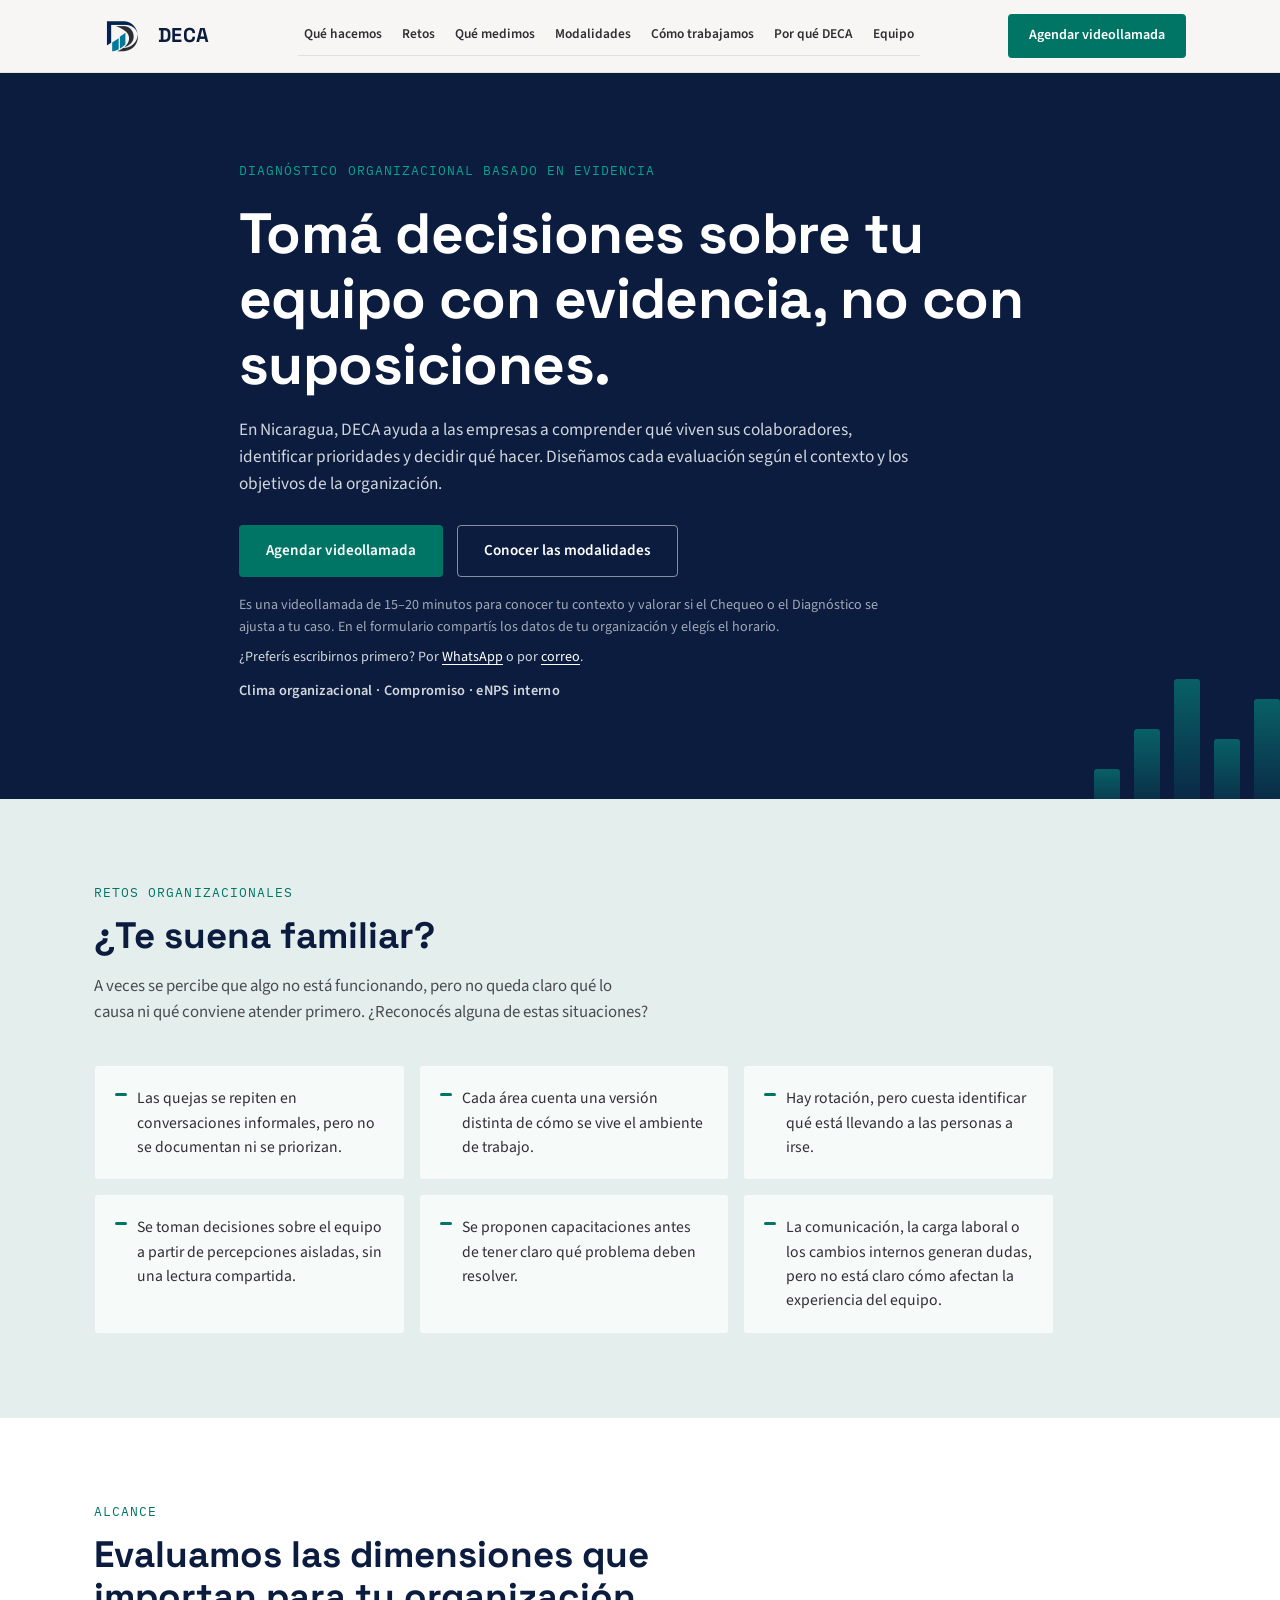
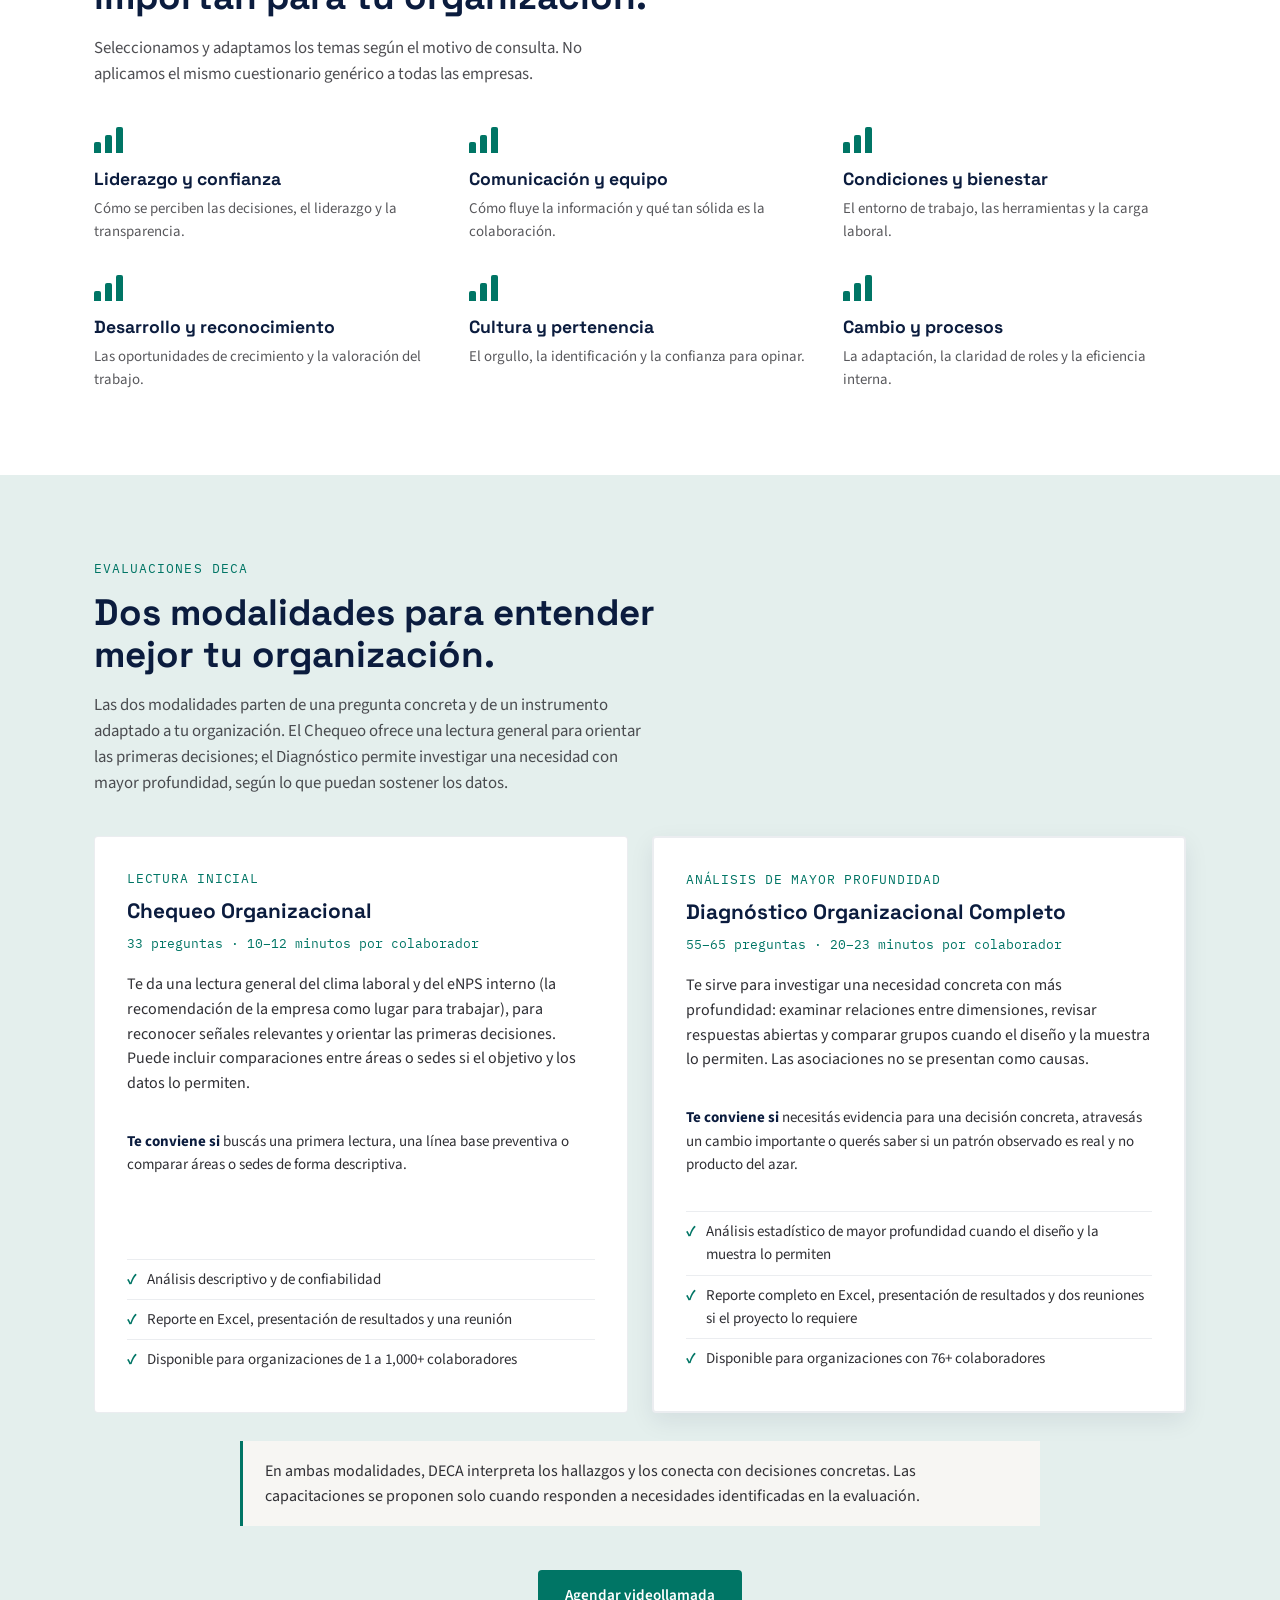
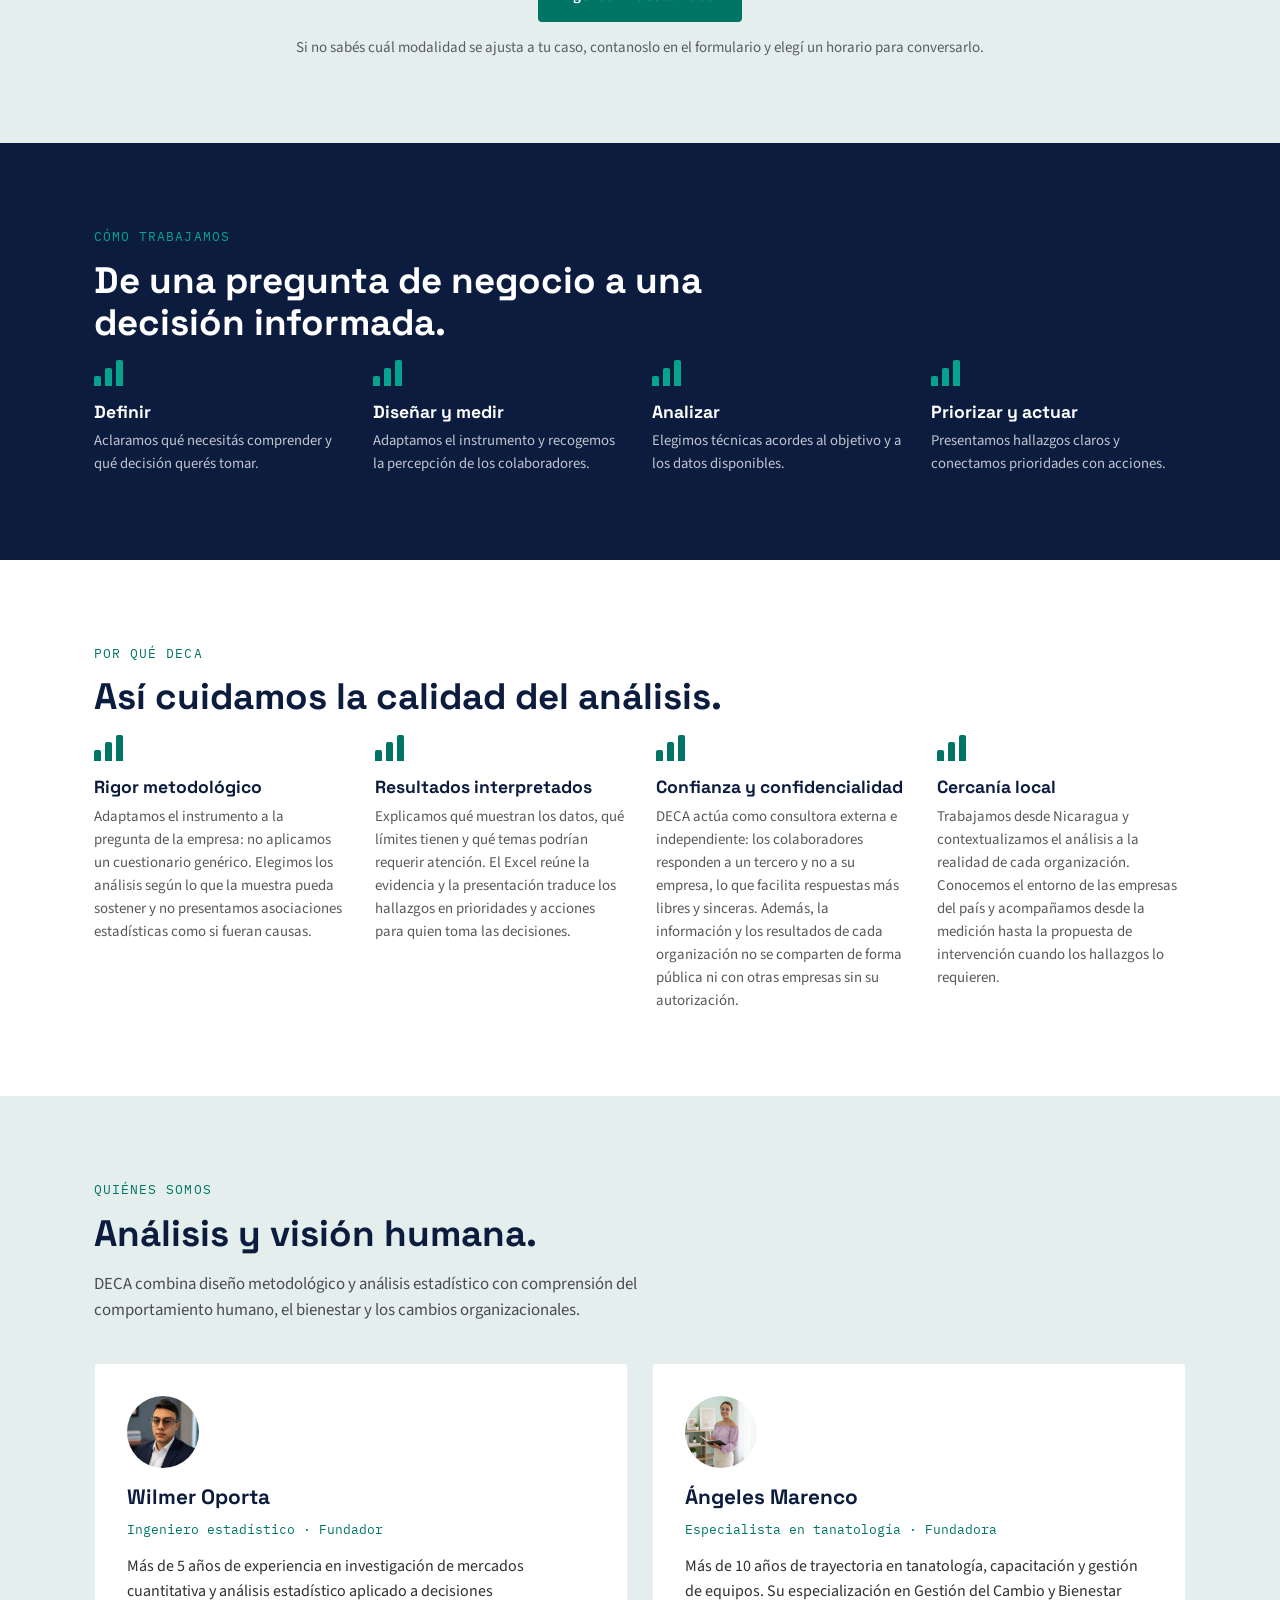
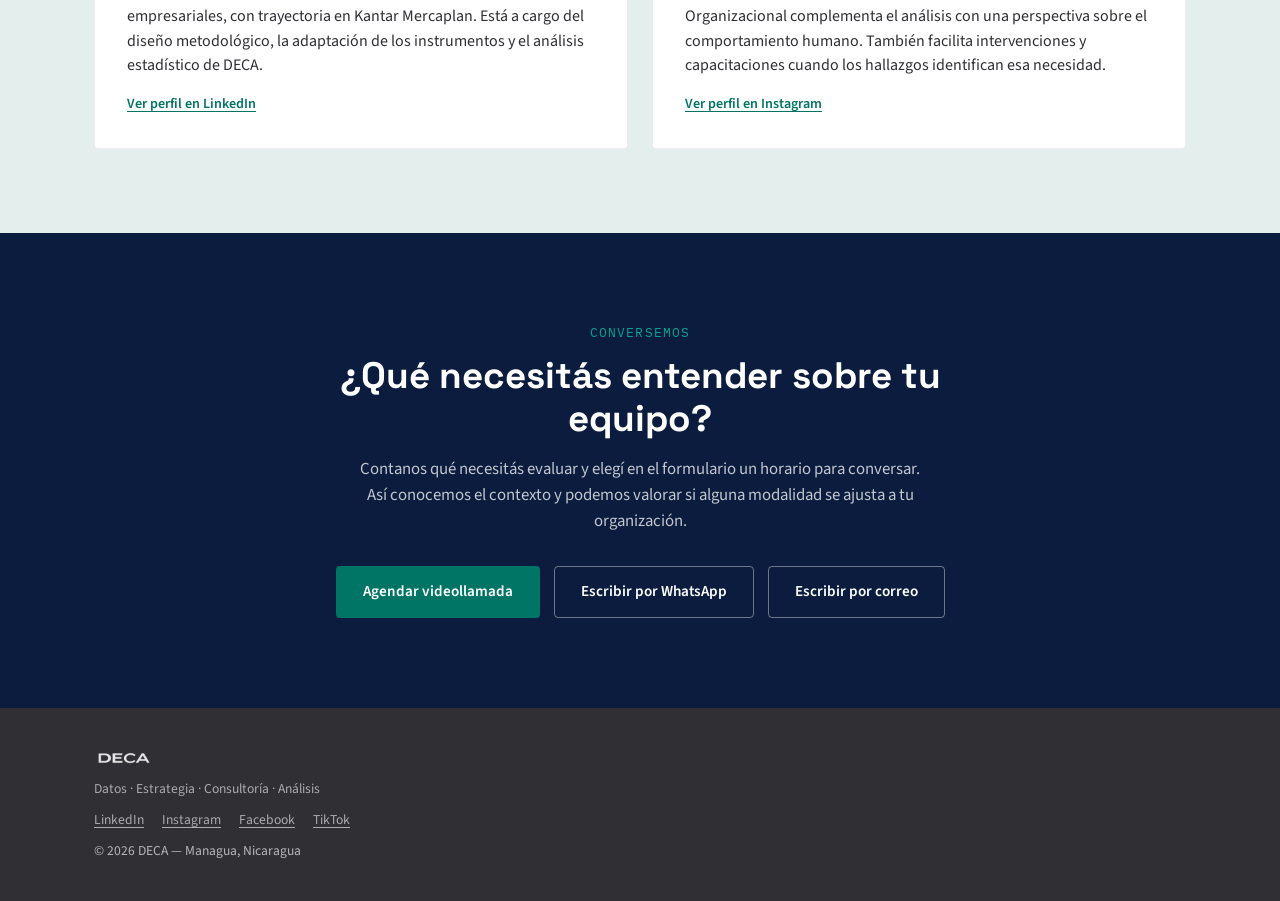
==== commit bb761559: "Enhance content in index.html with detailed explanations Updated paragraphs to provide more detailed" ====
--- a/index.html
+++ b/index.html
@@ -240,12 +240,12 @@
           <article class="pillar">
             <span class="pillar-bars" aria-hidden="true"><i></i><i></i><i></i></span>
             <h3>Rigor metodológico</h3>
-            <p>Adaptamos el instrumento a la pregunta de la empresa y elegimos análisis que la muestra pueda sostener.</p>
+            <p>Adaptamos el instrumento a la pregunta de la empresa: no aplicamos un cuestionario genérico. Elegimos los análisis según lo que la muestra pueda sostener y no presentamos asociaciones estadísticas como si fueran causas.</p>
           </article>
           <article class="pillar">
             <span class="pillar-bars" aria-hidden="true"><i></i><i></i><i></i></span>
             <h3>Resultados interpretados</h3>
-            <p>Explicamos qué muestran los datos, qué límites tienen y qué temas podrían requerir atención.</p>
+            <p>Explicamos qué muestran los datos, qué límites tienen y qué temas podrían requerir atención. El Excel reúne la evidencia y la presentación traduce los hallazgos en prioridades y acciones para quien toma las decisiones.</p>
           </article>
           <article class="pillar">
             <span class="pillar-bars" aria-hidden="true"><i></i><i></i><i></i></span>
@@ -255,7 +255,7 @@
           <article class="pillar">
             <span class="pillar-bars" aria-hidden="true"><i></i><i></i><i></i></span>
             <h3>Cercanía local</h3>
-            <p>Trabajamos desde Nicaragua y contextualizamos el análisis a la realidad de cada organización.</p>
+            <p>Trabajamos desde Nicaragua y contextualizamos el análisis a la realidad de cada organización. Conocemos el entorno de las empresas del país y acompañamos desde la medición hasta la propuesta de intervención cuando los hallazgos lo requieren.</p>
           </article>
         </div>
       </div>
--- a/style.css
+++ b/style.css
@@ -5,7 +5,7 @@
   --navy: #0B1C3E;
   --navy-soft: #16294f;
   --charcoal: #2F2F34;
-  --teal: #008573;
+  --teal: #007565;
   --teal-soft: #06a48e;
   --paper: #F7F6F3;
   --tint: #E4EFED;
@@ -88,7 +88,7 @@
   background: var(--teal);
   color: var(--white);
 }
-.btn-accent:hover { background: var(--teal-soft); }
+.btn-accent:hover { background: #006f5f; }
 
 .btn-ghost {
   background: transparent;
@@ -119,6 +119,7 @@
   display: flex;
   align-items: center;
   justify-content: space-between;
+  flex-wrap: wrap;
   padding-top: 14px;
   padding-bottom: 14px;
   gap: 20px;
@@ -128,8 +129,15 @@
   align-items: center;
   gap: 10px;
   flex-shrink: 0;
-}
-.brand-mark { display: block; }
+  order: 1;
+}
+.brand-mark {
+  display: block;
+  width: 54px;
+  height: 36px;
+  object-fit: contain;
+  flex: 0 0 auto;
+}
 .brand-word {
   font-family: var(--font-display);
   font-weight: 700;
@@ -138,17 +146,48 @@
   letter-spacing: 0.02em;
 }
 .site-nav {
-  display: none;
-  gap: 20px;
-  font-size: 0.88rem;
+  display: flex;
+  order: 3;
+  flex: 1 0 100%;
+  gap: 4px;
+  min-width: 0;
+  margin: -8px 0 -6px;
+  padding: 0 0 3px;
+  overflow-x: auto;
+  scrollbar-width: thin;
+  scrollbar-color: var(--teal) rgba(11,28,62,0.08);
+  border-bottom: 1px solid rgba(11,28,62,0.1);
+  font-size: 0.82rem;
   font-weight: 600;
   color: var(--charcoal);
   white-space: nowrap;
 }
-.site-nav a:hover { color: var(--teal); }
-
-@media (min-width: 1060px) {
-  .site-nav { display: flex; }
+.site-nav::-webkit-scrollbar { height: 4px; }
+.site-nav::-webkit-scrollbar-thumb { background: var(--teal); border-radius: 4px; }
+.site-nav::-webkit-scrollbar-track { background: rgba(11,28,62,0.08); }
+.site-nav a {
+  flex: 0 0 auto;
+  padding: 8px 10px;
+  border-bottom: 2px solid transparent;
+}
+.site-nav a:hover { color: var(--teal); border-bottom-color: var(--teal); }
+
+.nav-cta { order: 2; margin-left: auto; }
+@media (min-width: 1120px) {
+  .header-inner { flex-wrap: nowrap; }
+  .site-nav {
+    order: 2;
+    flex: 0 1 auto;
+    justify-content: center;
+    gap: 8px;
+    margin: 0;
+    padding: 0;
+    overflow: visible;
+    font-size: 0.84rem;
+  }
+  .site-nav a { padding: 8px 6px; }
+  .nav-cta { order: 3; margin-left: 0; }
+  .section[id] { scroll-margin-top: 84px; }
 }
 .nav-cta { flex-shrink: 0; padding: 10px 20px; font-size: 0.88rem; }
 
@@ -162,11 +201,11 @@
   overflow: hidden;
   padding: 88px 0 96px;
 }
-.hero-inner { position: relative; z-index: 2; max-width: 760px; }
+.hero-inner { position: relative; z-index: 2; max-width: 850px; }
 
 .eyebrow {
   font-family: var(--font-mono);
-  font-size: 0.78rem;
+  font-size: 0.82rem;
   letter-spacing: 0.08em;
   text-transform: uppercase;
   color: var(--teal-soft);
@@ -174,20 +213,34 @@
 }
 
 .hero-title {
-  font-size: clamp(2rem, 5vw, 3.1rem);
+  font-size: clamp(2.15rem, 5vw, 3.55rem);
   color: var(--white);
-  margin-bottom: 22px;
+  margin-bottom: 20px;
   letter-spacing: -0.01em;
+  max-width: 790px;
 }
 
 .hero-sub {
   font-size: 1.08rem;
   color: rgba(255,255,255,0.82);
-  max-width: 620px;
-  margin-bottom: 34px;
+  max-width: 680px;
+  margin-bottom: 28px;
 }
 
 .hero-actions { display: flex; flex-wrap: wrap; gap: 14px; }
+.hero-caption {
+  margin: 18px 0 0;
+  color: rgba(255,255,255,0.62);
+  font-size: 0.88rem;
+  max-width: 640px;
+}
+.hero-proof {
+  margin: 12px 0 0;
+  color: rgba(255,255,255,0.82);
+  font-size: 0.9rem;
+  font-weight: 600;
+  letter-spacing: 0.02em;
+}
 .hero .btn-ghost { color: var(--white); border-color: rgba(255,255,255,0.5); }
 .hero .btn-ghost:hover { background: var(--white); color: var(--navy); }
 
@@ -222,13 +275,14 @@
    Sections — shared
    ========================================================= */
 .section { padding: 84px 0; }
+.section[id] { scroll-margin-top: 118px; }
 .section-dark { background: var(--navy); color: rgba(255,255,255,0.88); }
 .section-dark h2, .section-dark h3 { color: var(--white); }
 .section-tint { background: var(--tint); }
 
 .section-eyebrow {
   font-family: var(--font-mono);
-  font-size: 0.78rem;
+  font-size: 0.82rem;
   letter-spacing: 0.08em;
   text-transform: uppercase;
   color: var(--teal);
@@ -247,7 +301,7 @@
   max-width: 560px;
   color: var(--charcoal);
   opacity: 0.85;
-  margin-bottom: 48px;
+  margin-bottom: 40px;
 }
 .section-dark .section-lead { color: rgba(255,255,255,0.75); opacity: 1; }
 
@@ -273,21 +327,53 @@
 
 .card h3 {
   font-size: 1.3rem;
-  margin-bottom: 14px;
-}
-
-.sublevels {
+  margin-bottom: 10px;
+}
+
+.service-card {
+  display: flex;
+  flex-direction: column;
+  align-items: flex-start;
+  height: 100%;
+}
+.service-card > p:not(.service-kicker):not(.card-note) { margin-top: 18px; }
+.service-kicker {
+  margin: 0 0 10px;
+  font-family: var(--font-mono);
+  font-size: 0.82rem;
+  letter-spacing: 0.06em;
+  text-transform: uppercase;
+  color: var(--teal);
+}
+.service-card .card-note { margin-bottom: 0; }
+.feature-list {
   list-style: none;
-  margin-top: 18px;
-  padding-top: 18px;
-  border-top: 1px solid rgba(11,28,62,0.1);
-}
-.sublevels li {
-  font-size: 0.95rem;
-  padding: 6px 0;
+  margin-top: auto;
+  padding-top: 20px;
+  width: 100%;
+}
+.feature-list li {
+  position: relative;
+  padding: 8px 0 8px 20px;
+  border-top: 1px solid rgba(11,28,62,0.08);
+  font-size: 0.94rem;
+}
+.feature-list li::before {
+  content: "✓";
+  position: absolute;
+  left: 0;
+  color: var(--teal);
+  font-weight: 700;
+}
+.service-note {
+  max-width: 800px;
+  margin: 28px auto 0;
+  padding: 18px 22px;
+  border-left: 3px solid var(--teal);
+  background: var(--paper);
   color: var(--charcoal);
 }
-.sublevels strong { color: var(--navy); }
+.service-note p { margin: 0; }
 
 .card-note {
   font-family: var(--font-mono);
@@ -314,7 +400,7 @@
   counter-reset: step;
 }
 @media (min-width: 760px) {
-  .flow { grid-template-columns: repeat(5, 1fr); gap: 24px; }
+  .flow { grid-template-columns: repeat(4, 1fr); gap: 24px; }
 }
 
 .flow-step h3 { font-size: 1.1rem; margin-bottom: 8px; }
@@ -359,12 +445,14 @@
    Contacto
    ========================================================= */
 .contact { padding: 90px 0; }
-.contact-inner { text-align: left; }
-.contact .section-lead { margin-bottom: 40px; }
+.contact-inner { text-align: center; }
+.contact .section-title, .contact .section-lead { margin-left: auto; margin-right: auto; }
+.contact .section-lead { margin-bottom: 32px; }
 .contact-links {
   display: flex;
   flex-wrap: wrap;
   gap: 14px;
+  justify-content: center;
 }
 
 /* =========================================================
@@ -383,16 +471,8 @@
 }
 
 /* =========================================================
-   Modalidades — grid de 3
-   ========================================================= */
-.cards-3 {
-  display: grid;
-  grid-template-columns: 1fr;
-  gap: 24px;
-}
-@media (min-width: 760px) {
-  .cards-3 { grid-template-columns: repeat(3, 1fr); align-items: stretch; }
-}
+   Modalidades — comparación de dos opciones
+   ========================================================= */
 .card-featured {
   border-color: var(--teal);
   border-width: 2px;
@@ -401,6 +481,11 @@
 .cta-block {
   margin-top: 44px;
   text-align: center;
+}
+.cta-block p {
+  margin: 14px 0 0;
+  color: rgba(47,47,52,0.76);
+  font-size: 0.94rem;
 }
 
 /* =========================================================
@@ -420,24 +505,30 @@
    ========================================================= */
 .pain-list {
   list-style: none;
+  margin: 28px 0 0;
+  padding: 0;
   display: grid;
   grid-template-columns: 1fr;
-  gap: 18px;
-  max-width: 800px;
+  gap: 14px;
+  max-width: 960px;
 }
 @media (min-width: 700px) {
-  .pain-list { grid-template-columns: 1fr 1fr; }
+  .pain-list { grid-template-columns: repeat(3, 1fr); }
 }
 .pain-list li {
   position: relative;
-  padding-left: 26px;
-  font-size: 1.02rem;
+  margin: 0;
+  padding: 20px 20px 20px 42px;
+  background: rgba(255,255,255,0.68);
+  border: 1px solid rgba(11,28,62,0.06);
+  border-radius: var(--radius);
+  font-size: 0.98rem;
 }
 .pain-list li::before {
   content: "";
   position: absolute;
-  left: 0;
-  top: 0.55em;
+  left: 20px;
+  top: 27px;
   width: 12px;
   height: 3px;
   background: var(--teal);
@@ -445,21 +536,6 @@
 }
 
 /* =========================================================
-   Entregables (Modalidades)
-   ========================================================= */
-.deliverables {
-  list-style: none;
-  display: flex;
-  flex-wrap: wrap;
-  gap: 10px 26px;
-  margin: 36px 0 0;
-  font-family: var(--font-mono);
-  font-size: 0.85rem;
-  color: var(--navy);
-}
-.deliverables li::before { content: "— "; color: var(--teal); }
-
-/* =========================================================
    Footer
    ========================================================= */
 .site-footer {
@@ -474,5 +550,44 @@
   gap: 10px;
   font-size: 0.85rem;
 }
-.footer-logo { display: block; opacity: 0.9; }
-.footer-copy { color: rgba(255,255,255,0.4); margin: 0; }
+.footer-inner > p { margin: 0; }
+.footer-social { display: flex; flex-wrap: wrap; gap: 18px; }
+.footer-social a { text-decoration: underline; text-underline-offset: 3px; }
+.footer-social a:hover { color: var(--white); }
+.footer-logo {
+  display: block;
+  width: 60px;
+  height: 20px;
+  object-fit: contain;
+  opacity: 0.9;
+}
+.footer-copy { color: rgba(255,255,255,0.65); margin: 0; }
+
+@media (max-width: 520px) {
+  .wrap { padding: 0 20px; }
+  .header-inner { gap: 12px; }
+  .nav-cta { padding: 9px 12px; font-size: 0.82rem; }
+  .hero { padding: 68px 0 74px; }
+  .hero-title { font-size: clamp(2rem, 9vw, 2.65rem); }
+  .section { padding: 68px 0; }
+  .card { padding: 26px 22px; }
+  .cta-block p { max-width: 300px; margin: 14px auto 0; }
+}
+
+
+/* =========================================================
+   Ajustes de la auditoría (decisiones 1–7)
+   ========================================================= */
+.hero-alt {
+  margin: 8px 0 0;
+  color: rgba(255,255,255,0.82);
+  font-size: 0.88rem;
+  max-width: 640px;
+}
+.hero-alt a { color: var(--white); text-decoration: underline; text-underline-offset: 3px; }
+.hero-alt a:hover { color: var(--teal-soft); }
+.service-fit { font-size: 0.94rem; }
+.service-fit strong { color: var(--navy); }
+.person-link { margin: 12px 0 0; font-size: 0.88rem; font-weight: 600; }
+.person-link a { color: var(--teal); text-decoration: underline; text-underline-offset: 3px; }
+.person-link a:hover { color: var(--navy); }
